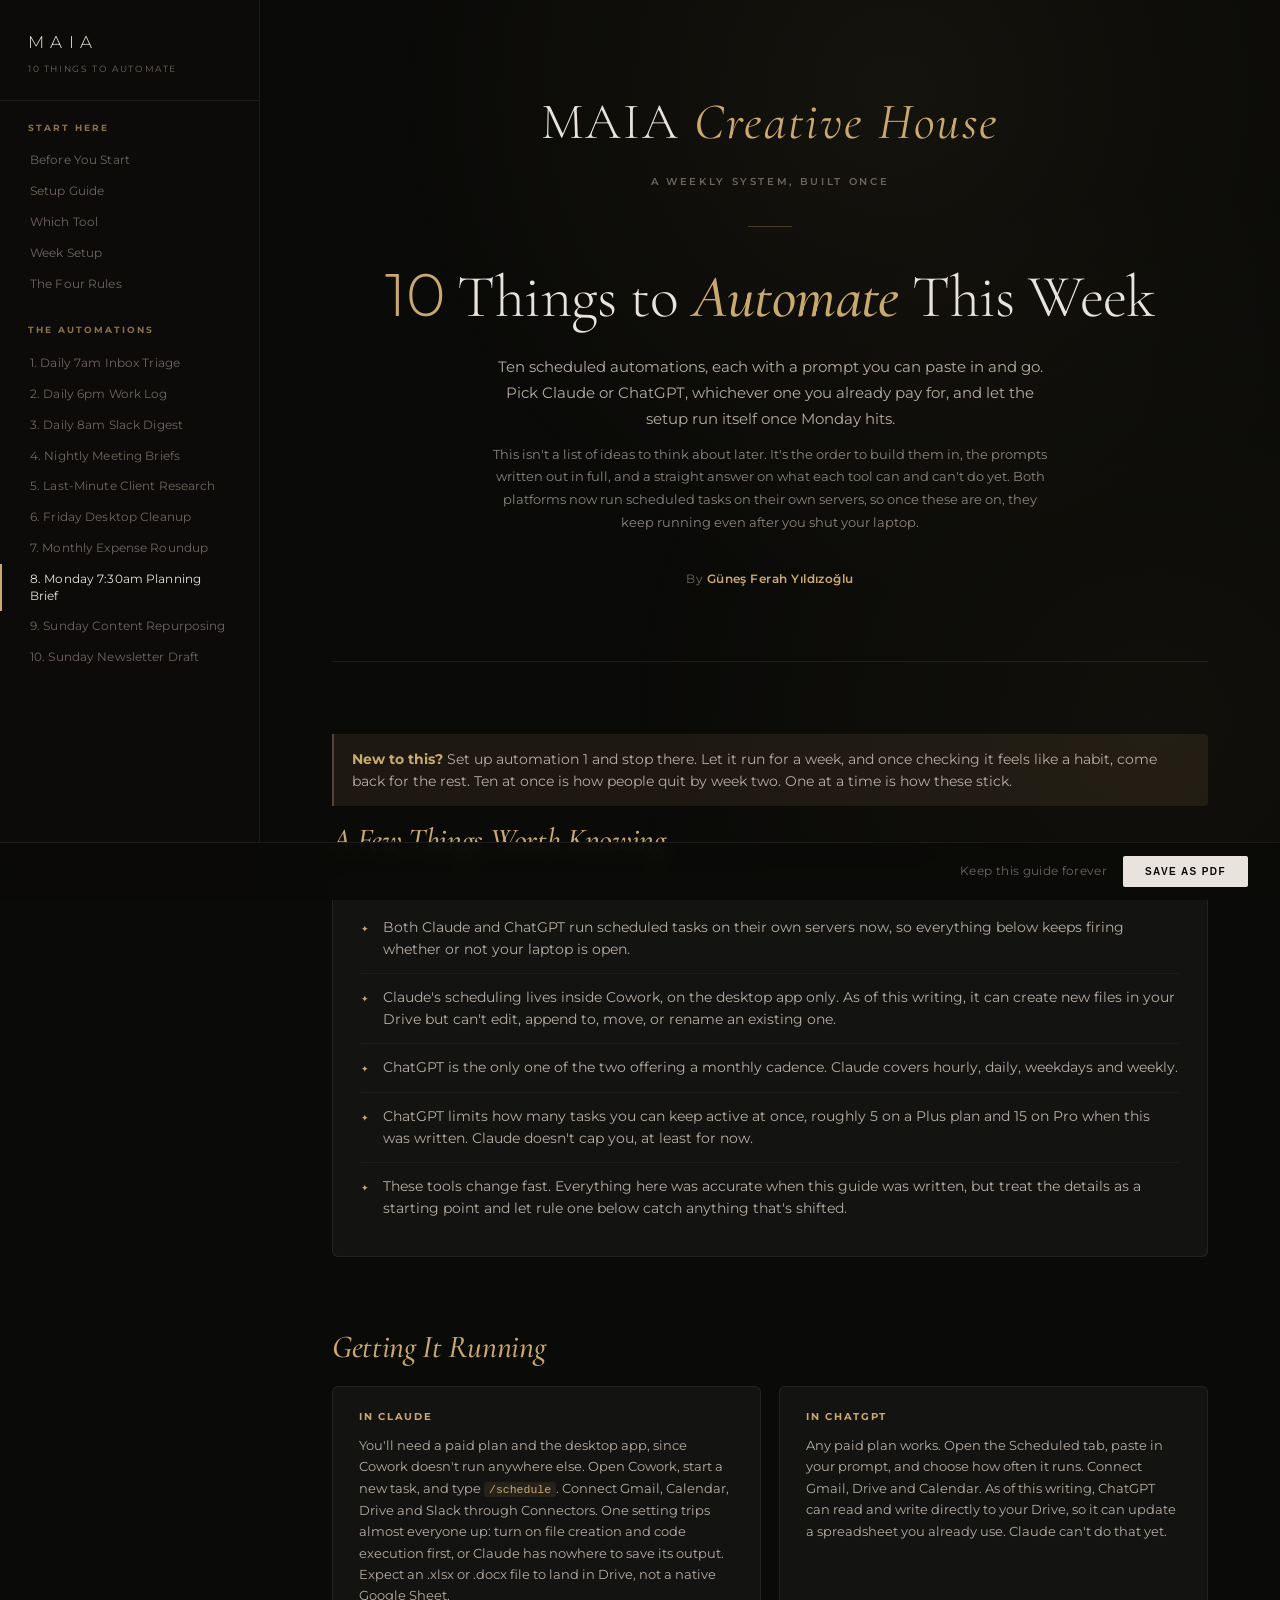
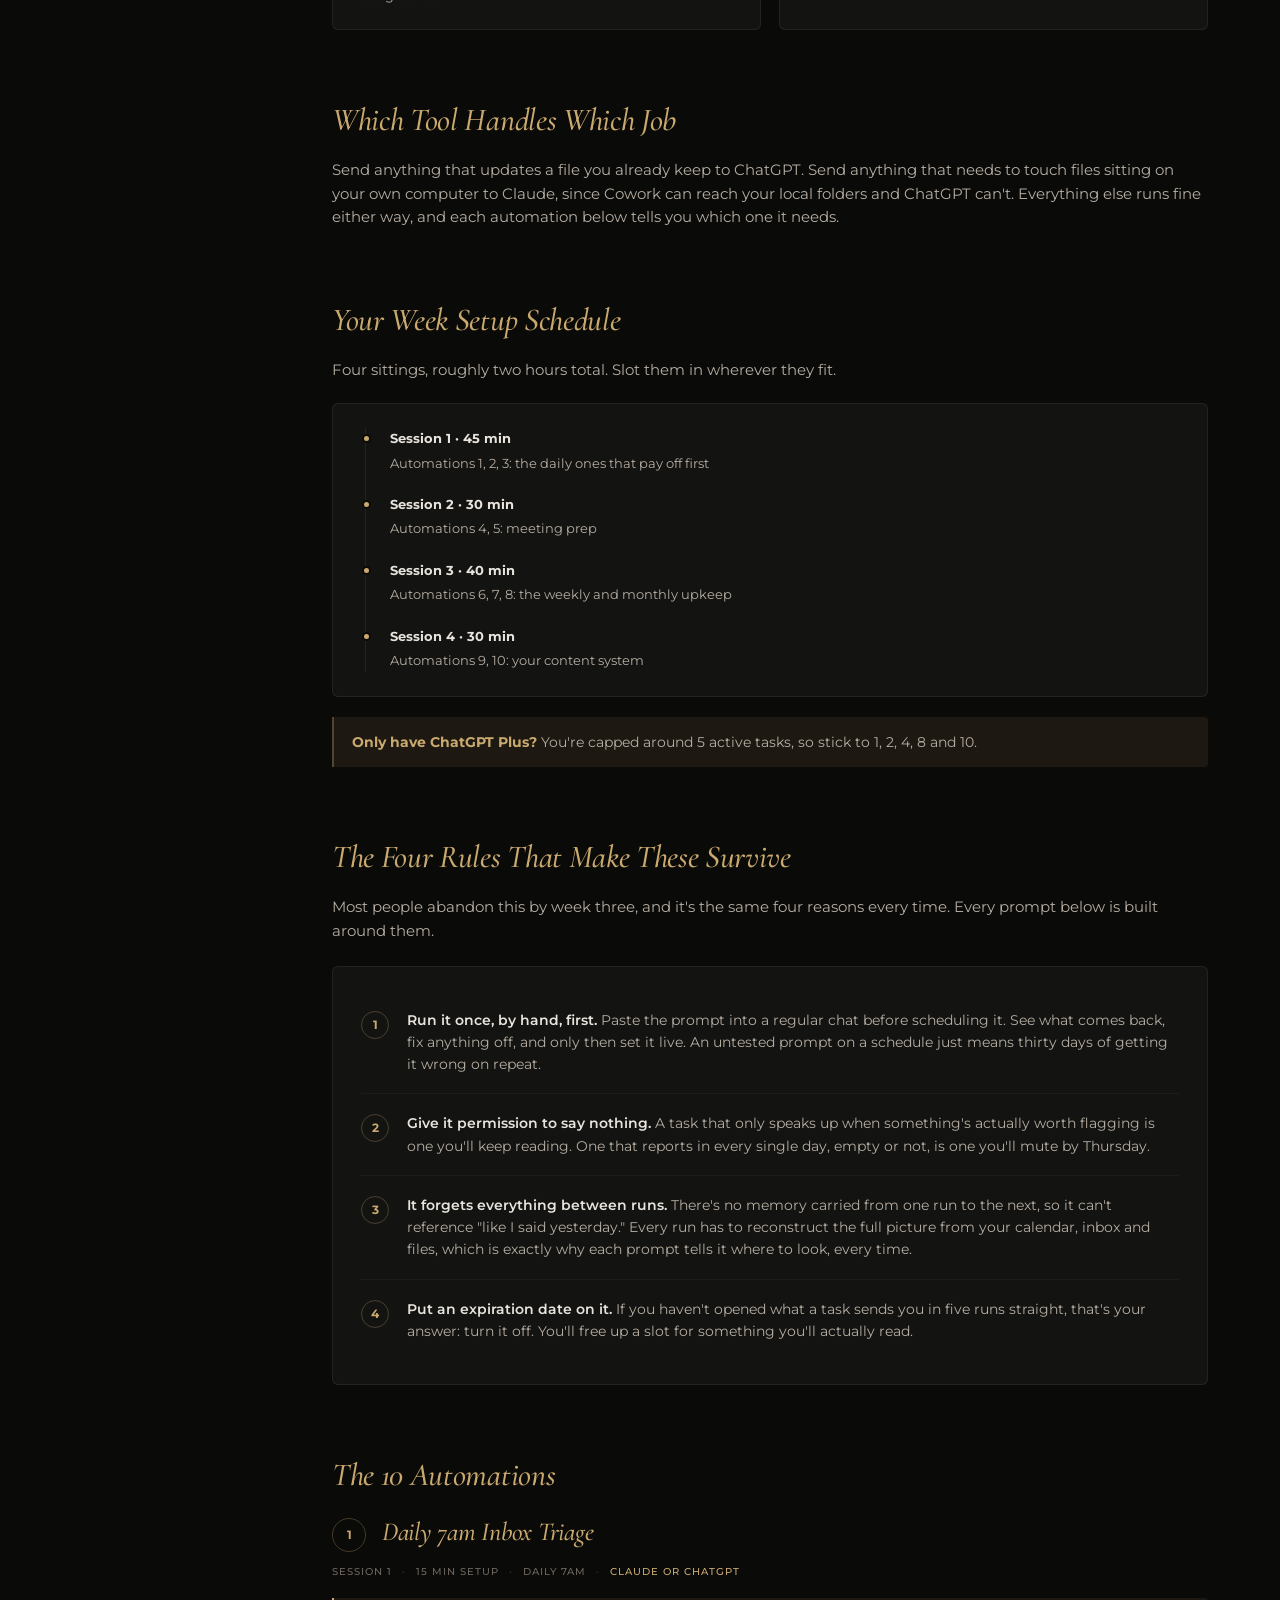
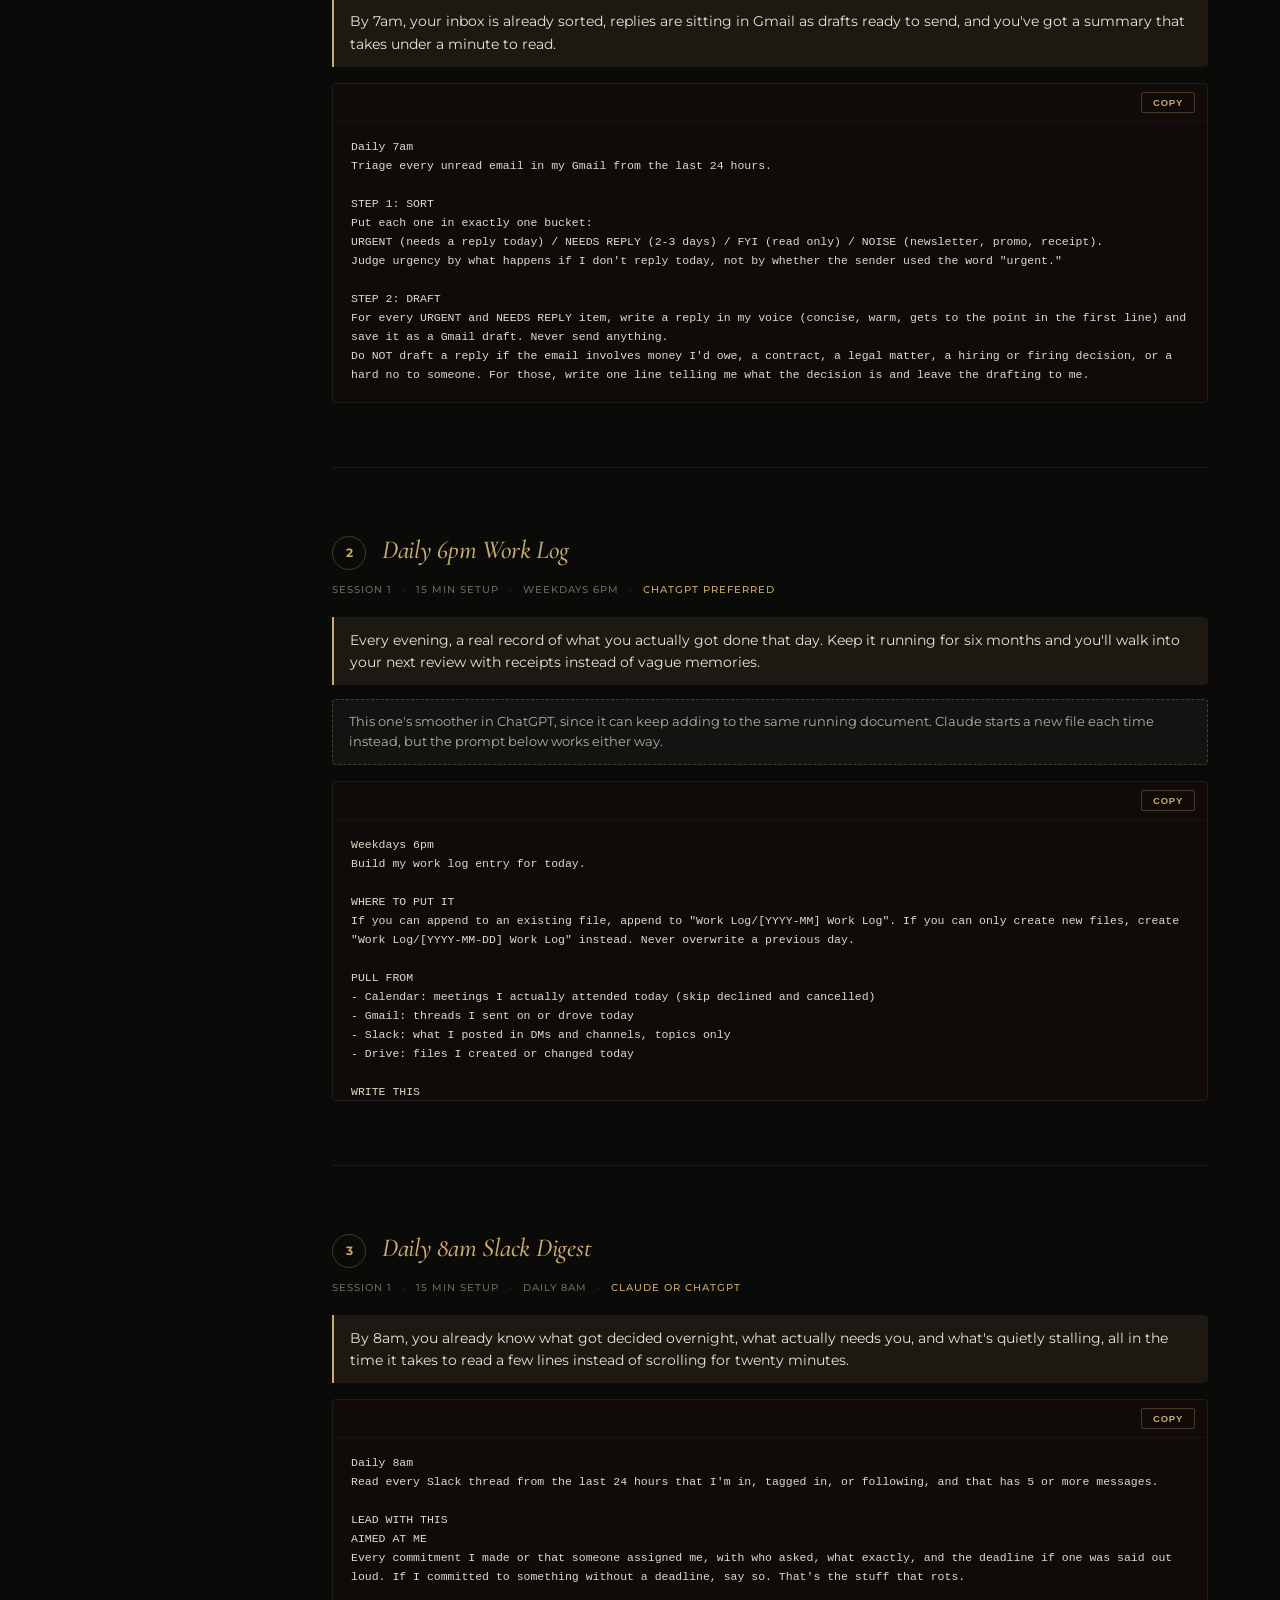
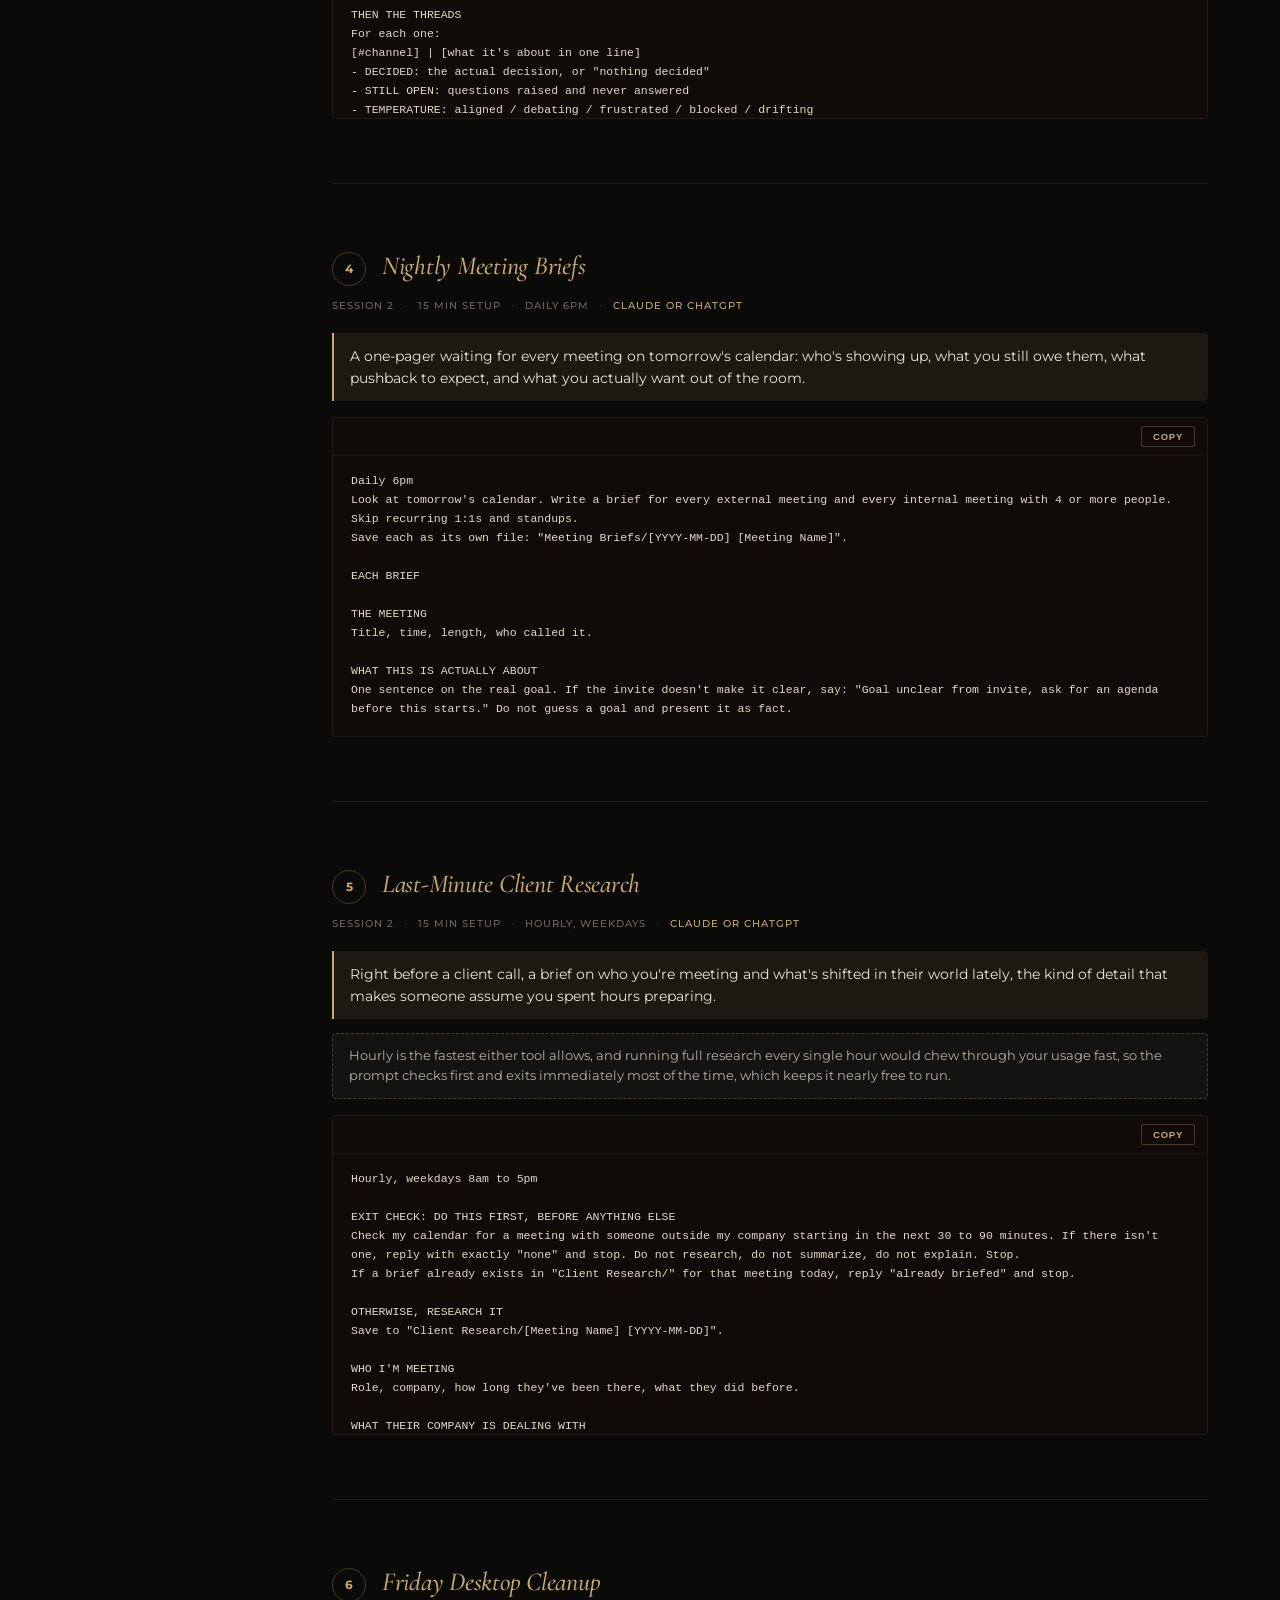
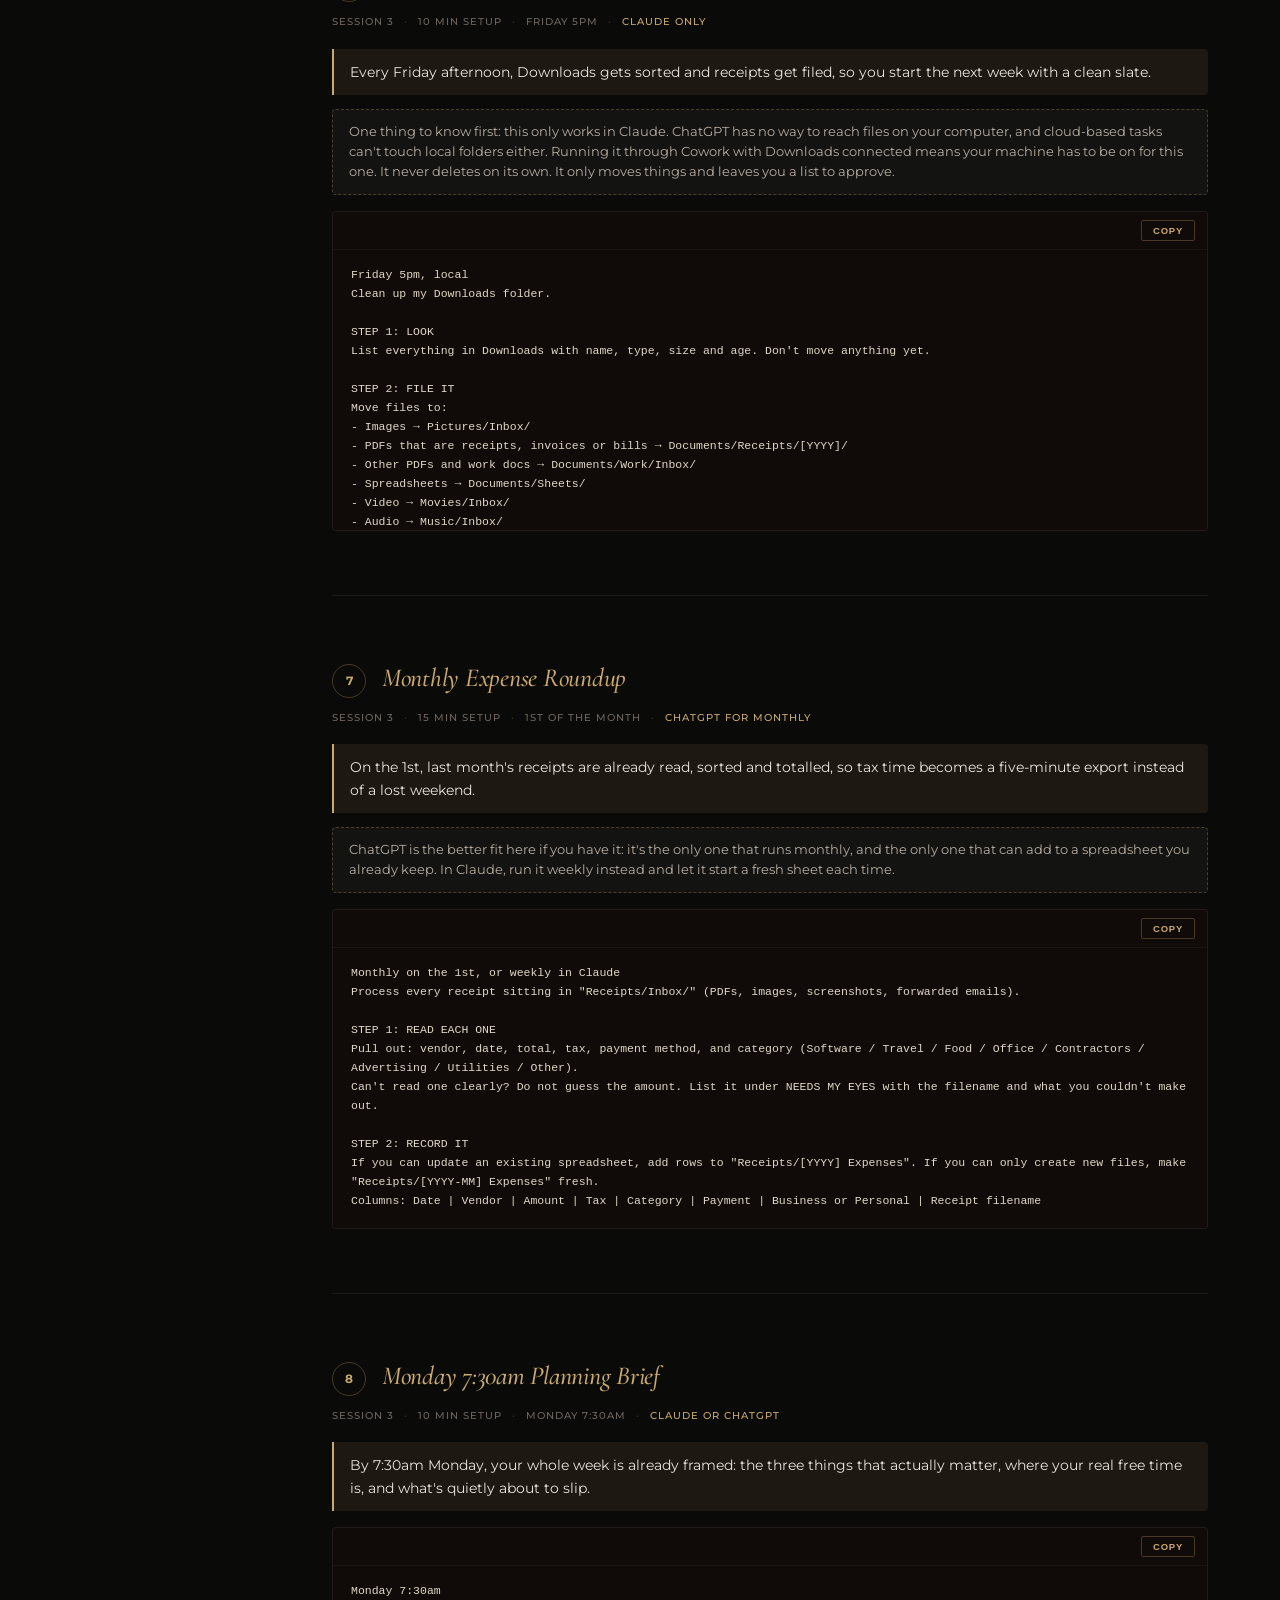
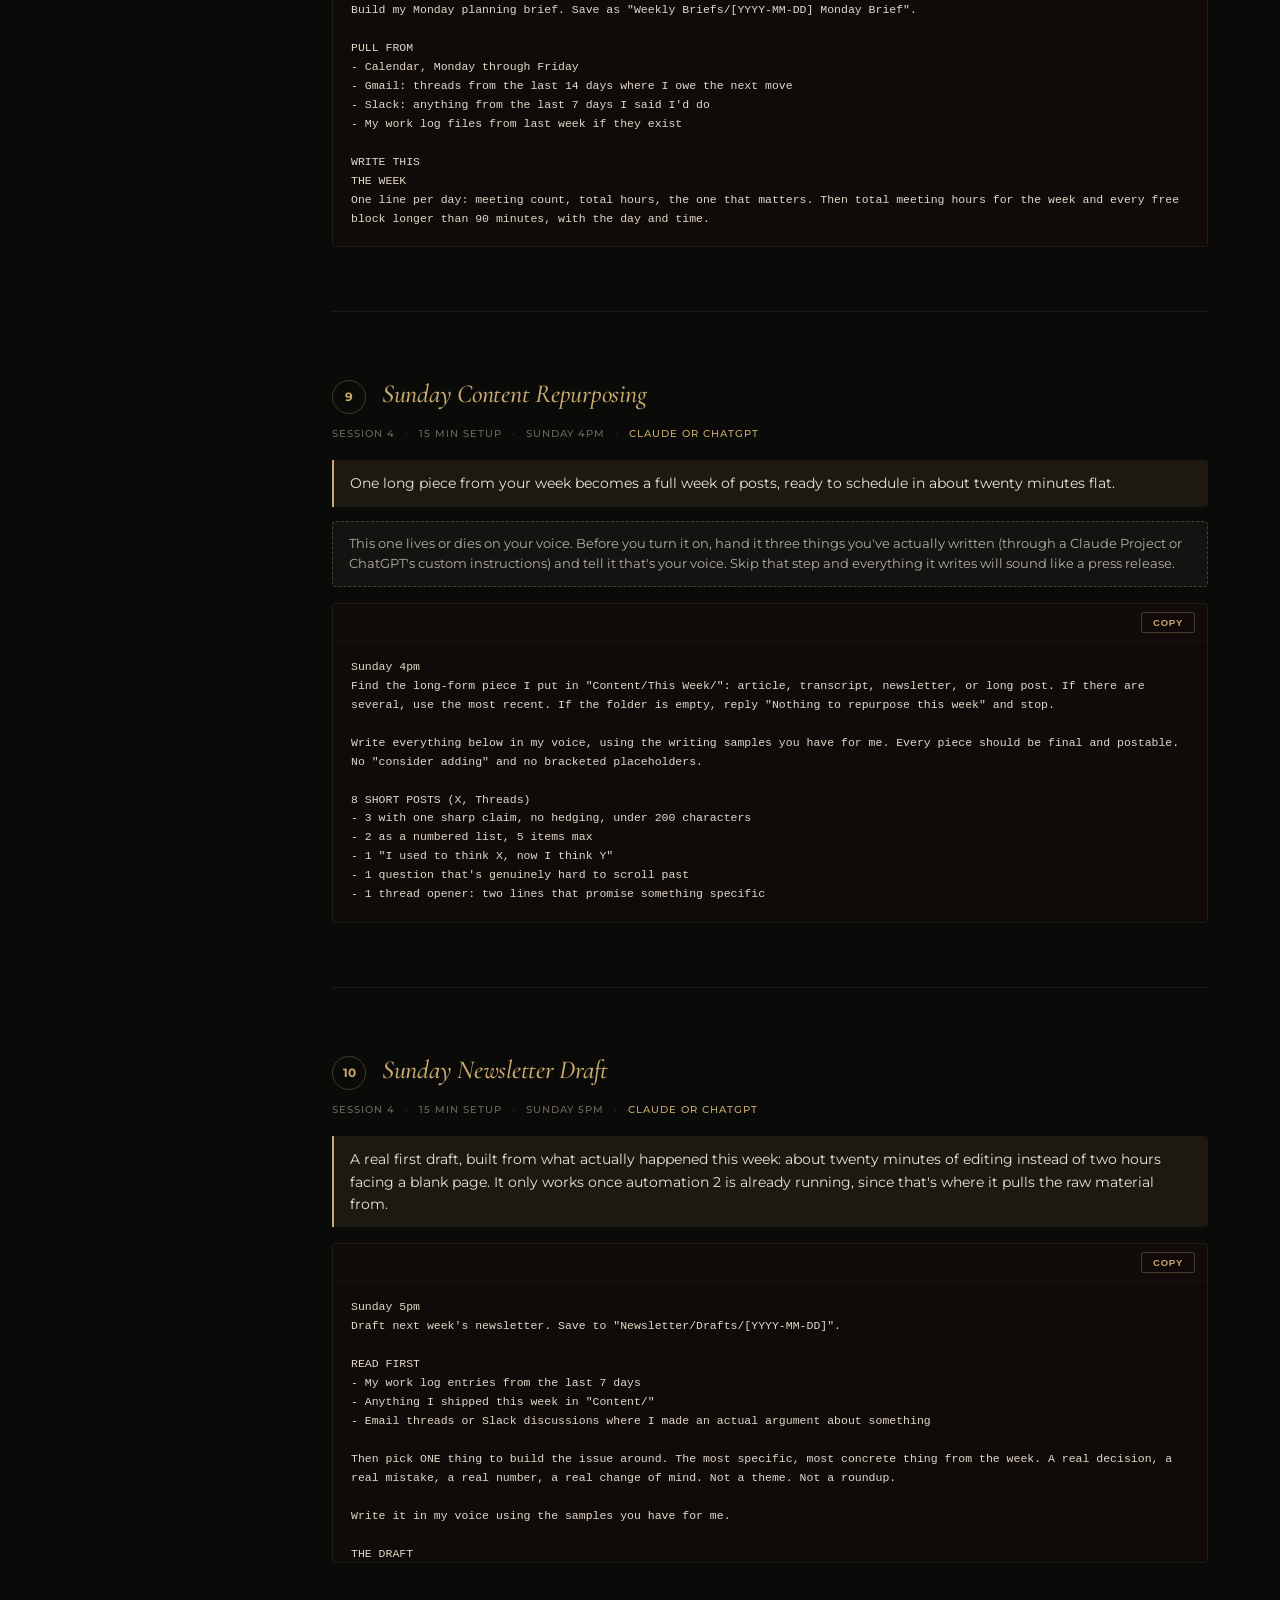
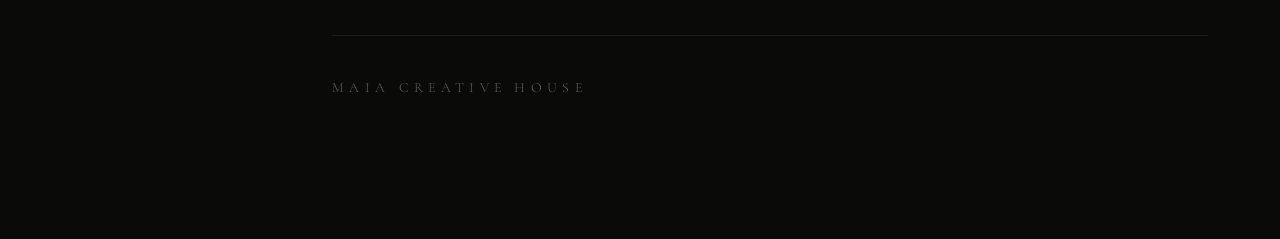
==== automation-stack.html @ f68880d7 "Add The Weekly Automation Stack free guide with email-gated download" ====
<!DOCTYPE html>
<html lang="en">
<head>
<meta charset="UTF-8">
<meta name="viewport" content="width=device-width, initial-scale=1.0">
<title>10 Things to Automate This Week · MAIA Creative House</title>
<link rel="preconnect" href="https://fonts.googleapis.com">
<link rel="preconnect" href="https://fonts.gstatic.com" crossorigin>
<link href="https://fonts.googleapis.com/css2?family=Cormorant+Garamond:ital,wght@0,300;0,500;0,600;1,300;1,400;1,500&family=Montserrat:wght@300;400;500;600;700;800&display=swap" rel="stylesheet">
<style>
:root{
  --bg:#0a0a08;
  --sb-bg:#0d0b09;
  --paper:rgba(255,255,255,.04);
  --line:rgba(255,255,255,.07);
  --ink:#e8e4dd;
  --ink-soft:#b6ada2;
  --ink-faint:#6e665e;
  --gold:#c9a96e;
  --gold-soft:rgba(201,169,110,.10);
  --gold-line:rgba(201,169,110,.30);
  --mono-bg:#100a08;
  --mono-ink:#e0d8c8;
  --good:#8ec19a;
}

*,*::before,*::after{box-sizing:border-box;}
html{scroll-behavior:smooth;}

body{
  margin:0;
  font-family:'Montserrat',-apple-system,BlinkMacSystemFont,'Segoe UI',Roboto,Helvetica,Arial,sans-serif;
  background:var(--bg);
  color:var(--ink);
  line-height:1.65;
  position:relative;
}

body::before{
  content:"";
  position:fixed;
  inset:0;
  z-index:-1;
  background:
    radial-gradient(circle at 70% 10%, rgba(201,169,110,.06), transparent 42%),
    radial-gradient(circle at 90% 80%, rgba(201,169,110,.04), transparent 40%);
  pointer-events:none;
}

/* ── SIDEBAR ───────────────────────────────────────────── */
.sidebar{
  position:fixed;
  top:0;left:0;
  width:260px;
  height:100vh;
  background:var(--sb-bg);
  border-right:1px solid var(--line);
  overflow-y:auto;
  z-index:100;
  scrollbar-width:none;
}
.sidebar::-webkit-scrollbar{display:none;}

.sb-brand{
  padding:28px 28px 24px;
  border-bottom:1px solid var(--line);
}
.sb-brand .mark{
  font-family:'Montserrat',sans-serif;
  font-weight:300;
  font-size:17px;
  letter-spacing:.38em;
  text-transform:uppercase;
  color:var(--ink);
}
.sb-brand .sub{
  font-size:9px;
  letter-spacing:.18em;
  text-transform:uppercase;
  color:var(--ink-faint);
  margin-top:6px;
  line-height:1.5;
}

.nav-group{padding:20px 0 4px;}
.nav-group-label{
  padding:0 28px 10px;
  font-size:9px;
  font-weight:700;
  letter-spacing:.22em;
  text-transform:uppercase;
  color:var(--gold);
  opacity:.65;
}
.nav-link{
  display:block;
  padding:7px 28px;
  font-size:12px;
  color:var(--ink-faint);
  text-decoration:none;
  border-left:2px solid transparent;
  transition:all .15s ease;
  letter-spacing:.01em;
  line-height:1.4;
}
.nav-link:hover{color:var(--ink-soft);border-left-color:rgba(201,169,110,.2);}
.nav-link.active{color:var(--ink);border-left-color:var(--gold);}

/* ── MAIN CONTENT ──────────────────────────────────────── */
.content{
  margin-left:260px;
  padding:0 72px 120px;
  max-width:1060px;
}

/* ── HERO ──────────────────────────────────────────────── */
.hero{
  padding:80px 0 72px;
  border-bottom:1px solid var(--line);
  margin-bottom:72px;
  text-align:center;
}
.hero-brand{
  font-family:'Cormorant Garamond',serif;
  font-weight:300;
  font-size:clamp(34px,4vw,52px);
  letter-spacing:.04em;
  color:var(--ink);
  margin-bottom:10px;
}
.hero-brand em{
  font-style:italic;
  font-weight:400;
  color:var(--gold);
}
.hero-kicker{
  font-size:9.5px;
  font-weight:600;
  letter-spacing:.28em;
  text-transform:uppercase;
  color:var(--ink-faint);
  margin-bottom:36px;
}
.hero-rule{
  width:44px;
  height:1px;
  background:var(--gold-line);
  margin:0 auto 36px;
}
.hero-title{
  font-family:'Cormorant Garamond',serif;
  font-weight:300;
  font-size:clamp(36px,5vw,60px);
  line-height:1.08;
  margin:0 0 24px;
  color:var(--ink);
  letter-spacing:-.01em;
}
.hero-title .num{
  font-family:'Montserrat',sans-serif;
  font-weight:300;
  color:var(--gold);
}
.hero-title em{
  font-style:italic;
  font-weight:500;
  color:var(--gold);
}
.hero-lede{
  font-size:15px;
  color:var(--ink-soft);
  max-width:560px;
  margin:0 auto 10px;
  line-height:1.75;
}
.byline{
  margin-top:36px;
  font-size:11.5px;
  letter-spacing:.04em;
  color:var(--ink-faint);
}
.byline b{color:var(--gold);font-weight:600;}

/* sec-label removed */

/* ── SECTIONS ──────────────────────────────────────────── */
section.block{
  margin-bottom:72px;
  scroll-margin-top:32px;
}

h2.sh{
  font-family:'Cormorant Garamond',serif;
  font-weight:500;
  font-style:italic;
  font-size:clamp(24px,2.8vw,32px);
  line-height:1.15;
  color:var(--gold);
  margin:0 0 20px;
  letter-spacing:-.01em;
}

p{color:var(--ink-soft);font-size:14.5px;margin:0 0 14px;}
p:last-child{margin-bottom:0;}

/* ── CONTENT BOX ───────────────────────────────────────── */
.content-box{
  background:var(--paper);
  border:1px solid var(--line);
  border-radius:6px;
  padding:24px 28px;
  margin-bottom:20px;
}

/* fine list */
.fine-list{margin:0;padding:0;list-style:none;}
.fine-list li{
  padding:13px 0;
  border-bottom:1px solid rgba(255,255,255,.04);
  font-size:13.5px;
  color:var(--ink-soft);
  display:flex;
  gap:14px;
  align-items:flex-start;
  line-height:1.6;
}
.fine-list li:last-child{border-bottom:none;}
.fine-list li::before{
  content:"✦";
  color:var(--gold);
  font-size:9px;
  flex:0 0 auto;
  margin-top:5px;
}

/* grid */
.grid2{display:grid;grid-template-columns:1fr 1fr;gap:18px;margin-bottom:20px;}
@media(max-width:680px){.grid2{grid-template-columns:1fr;}}

.card{
  background:var(--paper);
  border:1px solid var(--line);
  border-radius:6px;
  padding:22px 26px;
}
.card h4{
  margin:0 0 10px;
  font-size:9.5px;
  font-weight:700;
  letter-spacing:.18em;
  text-transform:uppercase;
  color:var(--gold);
}
.card p{font-size:13px;margin:0;}
.card code{
  background:var(--gold-soft);
  color:var(--gold);
  padding:1px 5px;
  border-radius:3px;
  font-size:11.5px;
}

.callout{
  background:var(--gold-soft);
  border-left:2px solid var(--gold-line);
  border-radius:0 4px 4px 0;
  padding:14px 18px;
  font-size:13.5px;
  color:var(--ink-soft);
  margin-bottom:16px;
}
.callout b{color:var(--gold);}

/* timeline */
.timeline{
  border-left:1px solid var(--line);
  padding-left:24px;
  margin-left:4px;
}
.tl-item{position:relative;padding-bottom:20px;}
.tl-item:last-child{padding-bottom:0;}
.tl-item::before{
  content:"";
  position:absolute;left:-28px;top:6px;
  width:9px;height:9px;border-radius:50%;
  background:var(--gold);
  border:2px solid var(--sb-bg);
}
.tl-item .tl-time{font-weight:700;font-size:13px;color:var(--ink);}
.tl-item .tl-desc{font-size:13px;color:var(--ink-soft);margin-top:3px;}

/* rules */
.rules-wrap{margin:0;}
.rule{
  display:flex;
  gap:18px;
  padding:18px 0;
  border-bottom:1px solid rgba(255,255,255,.04);
}
.rule:last-child{border-bottom:none;}
.rule .rn{
  flex:0 0 auto;
  width:28px;height:28px;
  border-radius:50%;
  border:1px solid var(--gold-line);
  color:var(--gold);
  display:flex;align-items:center;justify-content:center;
  font-size:12px;font-weight:700;
  margin-top:2px;
}
.rule p{margin:0;font-size:13.5px;line-height:1.65;}
.rule b{color:var(--ink);font-weight:600;}

/* ── AUTOMATION CARDS ──────────────────────────────────── */
.auto-card{
  scroll-margin-top:32px;
  margin-bottom:64px;
  padding-bottom:64px;
  border-bottom:1px solid var(--line);
}
.auto-card:last-child{border-bottom:none;margin-bottom:0;padding-bottom:0;}

.auto-head{
  display:flex;
  align-items:flex-start;
  gap:16px;
  margin-bottom:12px;
}
.auto-index{
  flex:0 0 auto;
  width:34px;height:34px;
  border-radius:50%;
  border:1px solid var(--gold-line);
  color:var(--gold);
  display:flex;align-items:center;justify-content:center;
  font-size:12px;font-weight:700;
  margin-top:4px;
}
.auto-head h3{
  margin:2px 0 0;
  font-family:'Cormorant Garamond',serif;
  font-weight:500;
  font-style:italic;
  font-size:clamp(20px,2.2vw,26px);
  letter-spacing:-.01em;
  color:var(--gold);
  line-height:1.2;
}

.tags{display:flex;flex-wrap:wrap;gap:0;margin:12px 0 18px;}
.tag{
  font-size:10px;font-weight:500;
  letter-spacing:.1em;
  text-transform:uppercase;
  color:var(--ink-faint);
}
.tag+.tag::before{content:"·";margin:0 10px;color:var(--gold-line);}
.tag.tool{color:var(--gold);}

.lands{
  font-size:13.5px;
  color:var(--ink);
  background:var(--gold-soft);
  border-left:2px solid var(--gold);
  padding:12px 16px;
  border-radius:0 4px 4px 0;
  margin-bottom:14px;
  line-height:1.65;
}

.note{
  font-size:12.5px;
  color:var(--ink-soft);
  background:var(--paper);
  border:1px dashed var(--gold-line);
  border-radius:4px;
  padding:12px 16px;
  margin-bottom:14px;
  line-height:1.6;
}

.prompt-wrap{
  margin-top:16px;
  background:var(--mono-bg);
  border:1px solid var(--line);
  border-radius:4px;
  overflow:hidden;
}
.prompt-label{
  display:flex;
  justify-content:flex-end;
  align-items:center;
  padding:8px 12px;
  border-bottom:1px solid rgba(255,255,255,.04);
}
.copy-btn{
  font-size:9.5px;font-weight:600;
  letter-spacing:.08em;text-transform:uppercase;
  background:transparent;
  color:var(--gold);
  border:1px solid var(--gold-line);
  padding:4px 11px;
  border-radius:2px;
  cursor:pointer;
  transition:all .15s ease;
}
.copy-btn:hover{background:var(--gold);color:#1b0a0e;border-color:var(--gold);}
.copy-btn.copied{background:var(--good);border-color:var(--good);color:#12241a;}

pre.prompt{
  background:var(--mono-bg);
  color:var(--mono-ink);
  border:none;
  border-radius:0;
  padding:16px 18px;
  font-family:ui-monospace,SFMono-Regular,Menlo,Consolas,monospace;
  font-size:11.5px;
  line-height:1.65;
  white-space:pre-wrap;
  word-break:break-word;
  max-height:280px;
  overflow-y:auto;
  margin:0;
}
pre.prompt::-webkit-scrollbar{width:4px;}
pre.prompt::-webkit-scrollbar-thumb{background:rgba(255,255,255,.08);border-radius:4px;}

/* ── FOOTER ────────────────────────────────────────────── */
footer{
  padding:40px 0 20px;
  border-top:1px solid var(--line);
  margin-top:40px;
}
.footer-mark{
  font-family:'Cormorant Garamond',serif;
  font-weight:300;
  font-size:14px;
  letter-spacing:.38em;
  text-transform:uppercase;
  color:var(--ink);
  opacity:.4;
}

/* ── BOTTOM BAR ────────────────────────────────────────── */
.bottom-bar{
  position:fixed;
  bottom:0;left:0;right:0;
  background:rgba(10,10,8,.92);
  backdrop-filter:blur(8px);
  -webkit-backdrop-filter:blur(8px);
  border-top:1px solid var(--line);
  padding:13px 32px;
  display:flex;
  align-items:center;
  justify-content:flex-end;
  gap:16px;
  z-index:200;
}
.bottom-bar span{
  font-size:11.5px;
  color:var(--ink-faint);
  letter-spacing:.03em;
}
.save-btn{
  font-size:10px;
  font-weight:700;
  letter-spacing:.14em;
  text-transform:uppercase;
  background:var(--ink);
  color:var(--bg);
  border:none;
  padding:10px 22px;
  border-radius:2px;
  cursor:pointer;
  transition:background .15s ease;
}
.save-btn:hover{background:var(--gold);}

/* ── RESPONSIVE ────────────────────────────────────────── */
@media(max-width:860px){
  .sidebar{display:none;}
  .content{margin-left:0;padding:0 24px 100px;}
  .hero{padding:60px 0 56px;}
}

/* ── PRINT ─────────────────────────────────────────────── */
@media print{
  .sidebar,.bottom-bar,.copy-btn{display:none;}
  .content{margin-left:0;padding:0 32px 40px;}
  pre.prompt{max-height:none;overflow:visible;}
  .auto-card{break-inside:avoid;}
  body::before{display:none;}
}
</style>
</head>
<body>

<!-- ── SIDEBAR ── -->
<aside class="sidebar" id="sidebar">
  <div class="sb-brand">
    <div class="mark">MAIA</div>
    <div class="sub">10 Things to Automate</div>
  </div>
  <nav>
    <div class="nav-group">
      <div class="nav-group-label">Start Here</div>
      <a href="#before-you-start" class="nav-link">Before You Start</a>
      <a href="#setup" class="nav-link">Setup Guide</a>
      <a href="#which-tool" class="nav-link">Which Tool</a>
      <a href="#schedule" class="nav-link">Week Setup</a>
      <a href="#rules" class="nav-link">The Four Rules</a>
    </div>
    <div class="nav-group">
      <div class="nav-group-label">The Automations</div>
      <div id="nav-autos"></div>
    </div>
  </nav>
</aside>

<!-- ── CONTENT ── -->
<div class="content">

  <header class="hero">
    <div class="hero-brand">MAIA <em>Creative House</em></div>
    <div class="hero-kicker">A Weekly System, Built Once</div>
    <div class="hero-rule"></div>
    <h1 class="hero-title"><span class="num">10</span> Things to <em>Automate</em> This Week</h1>
    <p class="hero-lede">Ten scheduled automations, each with a prompt you can paste in and go. Pick Claude or ChatGPT, whichever one you already pay for, and let the setup run itself once Monday hits.</p>
    <p class="hero-lede" style="font-size:13px;opacity:.75;">This isn't a list of ideas to think about later. It's the order to build them in, the prompts written out in full, and a straight answer on what each tool can and can't do yet. Both platforms now run scheduled tasks on their own servers, so once these are on, they keep running even after you shut your laptop.</p>
    <div class="byline">By <b>Güneş Ferah Yıldızoğlu</b></div>
  </header>

  <main>

    <div class="callout"><b>New to this?</b> Set up automation 1 and stop there. Let it run for a week, and once checking it feels like a habit, come back for the rest. Ten at once is how people quit by week two. One at a time is how these stick.</div>

    <section class="block" id="before-you-start">
<h2 class="sh">A Few Things Worth Knowing</h2>
      <div class="content-box">
        <ul class="fine-list">
          <li>Both Claude and ChatGPT run scheduled tasks on their own servers now, so everything below keeps firing whether or not your laptop is open.</li>
          <li>Claude's scheduling lives inside Cowork, on the desktop app only. As of this writing, it can create new files in your Drive but can't edit, append to, move, or rename an existing one.</li>
          <li>ChatGPT is the only one of the two offering a monthly cadence. Claude covers hourly, daily, weekdays and weekly.</li>
          <li>ChatGPT limits how many tasks you can keep active at once, roughly 5 on a Plus plan and 15 on Pro when this was written. Claude doesn't cap you, at least for now.</li>
          <li>These tools change fast. Everything here was accurate when this guide was written, but treat the details as a starting point and let rule one below catch anything that's shifted.</li>
        </ul>
      </div>
    </section>

    <section class="block" id="setup">
<h2 class="sh">Getting It Running</h2>
      <div class="grid2">
        <div class="card">
          <h4>In Claude</h4>
          <p>You'll need a paid plan and the desktop app, since Cowork doesn't run anywhere else. Open Cowork, start a new task, and type <code>/schedule</code>. Connect Gmail, Calendar, Drive and Slack through Connectors. One setting trips almost everyone up: turn on file creation and code execution first, or Claude has nowhere to save its output. Expect an .xlsx or .docx file to land in Drive, not a native Google Sheet.</p>
        </div>
        <div class="card">
          <h4>In ChatGPT</h4>
          <p>Any paid plan works. Open the Scheduled tab, paste in your prompt, and choose how often it runs. Connect Gmail, Drive and Calendar. As of this writing, ChatGPT can read and write directly to your Drive, so it can update a spreadsheet you already use. Claude can't do that yet.</p>
        </div>
      </div>
    </section>

    <section class="block" id="which-tool">
<h2 class="sh">Which Tool Handles Which Job</h2>
      <p>Send anything that updates a file you already keep to ChatGPT. Send anything that needs to touch files sitting on your own computer to Claude, since Cowork can reach your local folders and ChatGPT can't. Everything else runs fine either way, and each automation below tells you which one it needs.</p>
    </section>

    <section class="block" id="schedule">
<h2 class="sh">Your Week Setup Schedule</h2>
      <p style="margin-bottom:20px;">Four sittings, roughly two hours total. Slot them in wherever they fit.</p>
      <div class="content-box">
        <div class="timeline">
          <div class="tl-item"><div class="tl-time">Session 1 · 45 min</div><div class="tl-desc">Automations 1, 2, 3: the daily ones that pay off first</div></div>
          <div class="tl-item"><div class="tl-time">Session 2 · 30 min</div><div class="tl-desc">Automations 4, 5: meeting prep</div></div>
          <div class="tl-item"><div class="tl-time">Session 3 · 40 min</div><div class="tl-desc">Automations 6, 7, 8: the weekly and monthly upkeep</div></div>
          <div class="tl-item"><div class="tl-time">Session 4 · 30 min</div><div class="tl-desc">Automations 9, 10: your content system</div></div>
        </div>
      </div>
      <div class="callout" style="margin-top:16px;"><b>Only have ChatGPT Plus?</b> You're capped around 5 active tasks, so stick to 1, 2, 4, 8 and 10.</div>
    </section>

    <section class="block" id="rules">
<h2 class="sh">The Four Rules That Make These Survive</h2>
      <p style="margin-bottom:22px;">Most people abandon this by week three, and it's the same four reasons every time. Every prompt below is built around them.</p>
      <div class="content-box">
        <div class="rules-wrap">
          <div class="rule"><div class="rn">1</div><p><b>Run it once, by hand, first.</b> Paste the prompt into a regular chat before scheduling it. See what comes back, fix anything off, and only then set it live. An untested prompt on a schedule just means thirty days of getting it wrong on repeat.</p></div>
          <div class="rule"><div class="rn">2</div><p><b>Give it permission to say nothing.</b> A task that only speaks up when something's actually worth flagging is one you'll keep reading. One that reports in every single day, empty or not, is one you'll mute by Thursday.</p></div>
          <div class="rule"><div class="rn">3</div><p><b>It forgets everything between runs.</b> There's no memory carried from one run to the next, so it can't reference "like I said yesterday." Every run has to reconstruct the full picture from your calendar, inbox and files, which is exactly why each prompt tells it where to look, every time.</p></div>
          <div class="rule"><div class="rn">4</div><p><b>Put an expiration date on it.</b> If you haven't opened what a task sends you in five runs straight, that's your answer: turn it off. You'll free up a slot for something you'll actually read.</p></div>
        </div>
      </div>
    </section>

    <section class="block" id="automations">
<h2 class="sh">The 10 Automations</h2>
      <div id="auto-list"></div>
    </section>

  </main>

  <footer>
    <div class="footer-mark">Maia Creative House</div>
  </footer>

</div>

<!-- ── BOTTOM BAR ── -->
<div class="bottom-bar">
  <span>Keep this guide forever</span>
  <button class="save-btn" onclick="window.print()">Save as PDF</button>
</div>

<script>
function escapeHtml(str){
  return str.replace(/&/g,'&amp;').replace(/</g,'&lt;').replace(/>/g,'&gt;');
}

const AUTOMATIONS = [
{
  id:1,
  title:"Daily 7am Inbox Triage",
  day:"Session 1", setup:"15 min setup", cadence:"Daily 7am", tool:"Claude or ChatGPT",
  lands:"By 7am, your inbox is already sorted, replies are sitting in Gmail as drafts ready to send, and you've got a summary that takes under a minute to read.",
  prompt:`Daily 7am
Triage every unread email in my Gmail from the last 24 hours.

STEP 1: SORT
Put each one in exactly one bucket:
URGENT (needs a reply today) / NEEDS REPLY (2-3 days) / FYI (read only) / NOISE (newsletter, promo, receipt).
Judge urgency by what happens if I don't reply today, not by whether the sender used the word "urgent."

STEP 2: DRAFT
For every URGENT and NEEDS REPLY item, write a reply in my voice (concise, warm, gets to the point in the first line) and save it as a Gmail draft. Never send anything.
Do NOT draft a reply if the email involves money I'd owe, a contract, a legal matter, a hiring or firing decision, or a hard no to someone. For those, write one line telling me what the decision is and leave the drafting to me.

STEP 3: REPORT
Give me this, and keep the whole thing readable in 60 seconds:

URGENT TODAY
- [Sender] | [subject] | [why it's actually urgent] | draft ready: yes/no

NEEDS REPLY
- [Sender] | [subject] | draft ready: yes/no

WAITING ON ME
Threads where I'm the bottleneck, oldest first, with how many days it's been. This section matters more than the rest.

BY THE NUMBERS
Total unread, urgent, needs reply, noise.

RULES
- If nothing is urgent and nothing needs a reply, respond with only: "Inbox is clear. [X] items of noise." Nothing else.
- Never invent context you don't have. If you can't tell why something matters, say "unclear, flagging."
- Before you deliver, reread your URGENT list and remove anything that would still be fine if I got to it tomorrow. Be strict. A list of eight urgent things is a list of zero urgent things.`
},
{
  id:2,
  title:"Daily 6pm Work Log",
  day:"Session 1", setup:"15 min setup", cadence:"Weekdays 6pm", tool:"ChatGPT preferred",
  lands:"Every evening, a real record of what you actually got done that day. Keep it running for six months and you'll walk into your next review with receipts instead of vague memories.",
  note:"This one's smoother in ChatGPT, since it can keep adding to the same running document. Claude starts a new file each time instead, but the prompt below works either way.",
  prompt:`Weekdays 6pm
Build my work log entry for today.

WHERE TO PUT IT
If you can append to an existing file, append to "Work Log/[YYYY-MM] Work Log". If you can only create new files, create "Work Log/[YYYY-MM-DD] Work Log" instead. Never overwrite a previous day.

PULL FROM
- Calendar: meetings I actually attended today (skip declined and cancelled)
- Gmail: threads I sent on or drove today
- Slack: what I posted in DMs and channels, topics only
- Drive: files I created or changed today

WRITE THIS
[YYYY-MM-DD] · [Day]

WHAT I SHIPPED
3 to 5 bullets. Specific, past tense, with the thing named. "Sent the Q3 proposal to Acme" not "worked on Acme stuff." If you can't name the deliverable, it doesn't go in this section.

WHERE MY TIME WENT
Meeting hours vs focused work hours vs reactive time. One line. Don't editorialize.

STILL IN PROGRESS
Half-finished things still on my plate.

BLOCKED, AND ON WHO
Only things where someone else owes me something. Name them and how long it's been.

TOMORROW'S TOP 3
The three things to attack first. Be opinionated, don't just list what's on the calendar.

WORTH REMEMBERING
One decision, quote, insight or moment from today. The thing I'd want when I write my year in review. Skip it if today genuinely didn't have one.

RULES
- Quiet day, short entry. Do not pad. A three-line entry is a correct entry on a quiet day.
- Never invent an accomplishment. If the data doesn't show it, it didn't happen.
- Before delivering, check every bullet in WHAT I SHIPPED against real evidence from calendar, email, Slack or Drive. Cut any bullet you can't point to a source for.`
},
{
  id:3,
  title:"Daily 8am Slack Digest",
  day:"Session 1", setup:"15 min setup", cadence:"Daily 8am", tool:"Claude or ChatGPT",
  lands:"By 8am, you already know what got decided overnight, what actually needs you, and what's quietly stalling, all in the time it takes to read a few lines instead of scrolling for twenty minutes.",
  prompt:`Daily 8am
Read every Slack thread from the last 24 hours that I'm in, tagged in, or following, and that has 5 or more messages.

LEAD WITH THIS
AIMED AT ME
Every commitment I made or that someone assigned me, with who asked, what exactly, and the deadline if one was said out loud. If I committed to something without a deadline, say so. That's the stuff that rots.

THEN THE THREADS
For each one:
[#channel] | [what it's about in one line]
- DECIDED: the actual decision, or "nothing decided"
- STILL OPEN: questions raised and never answered
- TEMPERATURE: aligned / debating / frustrated / blocked / drifting

THEN
ABOUT TO FALL THROUGH
Threads where someone asked a direct question two or more days ago and nobody answered, a deadline got mentioned and then dropped, or the same disagreement resurfaced without resolution. Name the thread and say what's rotting. Be specific.

SAFE TO IGNORE
One line listing threads I can skip entirely.

RULES
- If nothing needs me and nothing is rotting, respond with only: "Nothing needs you today." Do not write a digest just to have written one.
- Skip banter, reactions, GIFs and social threads entirely.
- Never guess at what someone meant. If a thread is ambiguous, say "ambiguous" and quote the line.
- Whole digest readable in 90 seconds. If it's longer, you included things that didn't matter.`
},
{
  id:4,
  title:"Nightly Meeting Briefs",
  day:"Session 2", setup:"15 min setup", cadence:"Daily 6pm", tool:"Claude or ChatGPT",
  lands:"A one-pager waiting for every meeting on tomorrow's calendar: who's showing up, what you still owe them, what pushback to expect, and what you actually want out of the room.",
  prompt:`Daily 6pm
Look at tomorrow's calendar. Write a brief for every external meeting and every internal meeting with 4 or more people. Skip recurring 1:1s and standups.
Save each as its own file: "Meeting Briefs/[YYYY-MM-DD] [Meeting Name]".

EACH BRIEF

THE MEETING
Title, time, length, who called it.

WHAT THIS IS ACTUALLY ABOUT
One sentence on the real goal. If the invite doesn't make it clear, say: "Goal unclear from invite, ask for an agenda before this starts." Do not guess a goal and present it as fact.

WHO'S IN THE ROOM
For each attendee other than me: name, role, company, and one line on what they probably want out of this. Use web search for external people. If you find nothing credible, write "no public info found". Never fill the gap with a plausible-sounding guess.

WHERE WE LEFT OFF
The most recent email thread with these people. What was discussed, what's still open, and specifically what I promised and haven't delivered. This section is the whole reason the brief exists, so dig.

THREE QUESTIONS WORTH ASKING
Specific to these people and this topic. Not "what are your goals." Questions that only make sense in this room.

WHAT THEY'LL PUSH BACK ON
Two or three likely objections, each with a one-line response. Base these on what they've actually said before where you can.

WHAT I WANT OUT OF IT
The outcome worth having. If you genuinely can't tell, leave it blank for me.

RULES
- If tomorrow has no qualifying meetings, respond with only: "No briefs needed tomorrow."
- More than four qualifying meetings? Brief the external ones properly and give the rest three lines each.
- Anything you inferred rather than found, mark it "(inferred)". I need to know which parts are real.
- One page each. If it doesn't change how I show up, cut it.`
},
{
  id:5,
  title:"Last-Minute Client Research",
  day:"Session 2", setup:"15 min setup", cadence:"Hourly, weekdays", tool:"Claude or ChatGPT",
  lands:"Right before a client call, a brief on who you're meeting and what's shifted in their world lately, the kind of detail that makes someone assume you spent hours preparing.",
  note:"Hourly is the fastest either tool allows, and running full research every single hour would chew through your usage fast, so the prompt checks first and exits immediately most of the time, which keeps it nearly free to run.",
  prompt:`Hourly, weekdays 8am to 5pm

EXIT CHECK: DO THIS FIRST, BEFORE ANYTHING ELSE
Check my calendar for a meeting with someone outside my company starting in the next 30 to 90 minutes. If there isn't one, reply with exactly "none" and stop. Do not research, do not summarize, do not explain. Stop.
If a brief already exists in "Client Research/" for that meeting today, reply "already briefed" and stop.

OTHERWISE, RESEARCH IT
Save to "Client Research/[Meeting Name] [YYYY-MM-DD]".

WHO I'M MEETING
Role, company, how long they've been there, what they did before.

WHAT THEIR COMPANY IS DEALING WITH
What the company does in one line, then anything real from the last 60 days: funding, launches, leadership changes, layoffs, a pivot, a bad quarter. Recent and specific only. "They're a leader in their space" is worthless, cut it.

WHAT THEY'RE PROBABLY WORRIED ABOUT
Given their role and what just happened at their company, what's actually on this person's mind this week?

OUR HISTORY
Every past email or doc with this person. What's open, what I promised, what they're still waiting on. If I owe them something, put it at the top in bold.

THE ONE QUESTION
A single question tied to something specific and recent in their world. It should be impossible to ask without having done the reading.

DON'T BRING UP
Anything sensitive given recent news. Layoffs, a public stumble, a departure.

RULES
- Every claim about them or their company needs a source link. No link, no claim.
- Found nothing? Write "no useful public information" and say so plainly. A short honest brief beats a padded one, and inventing a detail here is worse than showing up cold.
- Readable in two minutes standing up.`
},
{
  id:6,
  title:"Friday Desktop Cleanup",
  day:"Session 3", setup:"10 min setup", cadence:"Friday 5pm", tool:"Claude only",
  lands:"Every Friday afternoon, Downloads gets sorted and receipts get filed, so you start the next week with a clean slate.",
  note:"One thing to know first: this only works in Claude. ChatGPT has no way to reach files on your computer, and cloud-based tasks can't touch local folders either. Running it through Cowork with Downloads connected means your machine has to be on for this one. It never deletes on its own. It only moves things and leaves you a list to approve.",
  prompt:`Friday 5pm, local
Clean up my Downloads folder.

STEP 1: LOOK
List everything in Downloads with name, type, size and age. Don't move anything yet.

STEP 2: FILE IT
Move files to:
- Images → Pictures/Inbox/
- PDFs that are receipts, invoices or bills → Documents/Receipts/[YYYY]/
- Other PDFs and work docs → Documents/Work/Inbox/
- Spreadsheets → Documents/Sheets/
- Video → Movies/Inbox/
- Audio → Music/Inbox/
- Zips → Documents/Zips/
- Anything older than 60 days that didn't match above → Archive/Downloads-[YYYY-MM]/

STEP 3: PROPOSE, DON'T DELETE
Write a file called DELETE-CANDIDATES.md listing what I could safely remove and why:
- Installers (.dmg, .exe, .pkg) older than 14 days
- Screenshots older than 30 days
- Files that look like duplicates, same name or near-identical size
List them with sizes and a running total of space I'd get back. Do not delete a single one. I'll read the list and decide.

STEP 4: LOG IT
Write a short log: what moved and where, what got archived, what's waiting in DELETE-CANDIDATES, total space recoverable.

HARD RULES: DO NOT BREAK THESE
- Never delete anything. Ever. Moving and archiving only.
- Never touch a file created or modified in the last 48 hours.
- Never touch a folder with "keep", "save", "active" or "working" in the name.
- Unsure what a file is? Leave it exactly where it is and list it under "left alone, unclear."
- If Downloads has fewer than 5 files, reply "Downloads is already clean" and stop.`
},
{
  id:7,
  title:"Monthly Expense Roundup",
  day:"Session 3", setup:"15 min setup", cadence:"1st of the month", tool:"ChatGPT for monthly",
  lands:"On the 1st, last month's receipts are already read, sorted and totalled, so tax time becomes a five-minute export instead of a lost weekend.",
  note:"ChatGPT is the better fit here if you have it: it's the only one that runs monthly, and the only one that can add to a spreadsheet you already keep. In Claude, run it weekly instead and let it start a fresh sheet each time.",
  prompt:`Monthly on the 1st, or weekly in Claude
Process every receipt sitting in "Receipts/Inbox/" (PDFs, images, screenshots, forwarded emails).

STEP 1: READ EACH ONE
Pull out: vendor, date, total, tax, payment method, and category (Software / Travel / Food / Office / Contractors / Advertising / Utilities / Other).
Can't read one clearly? Do not guess the amount. List it under NEEDS MY EYES with the filename and what you couldn't make out.

STEP 2: RECORD IT
If you can update an existing spreadsheet, add rows to "Receipts/[YYYY] Expenses". If you can only create new files, make "Receipts/[YYYY-MM] Expenses" fresh.
Columns: Date | Vendor | Amount | Tax | Category | Payment | Business or Personal | Receipt filename

STEP 3: TELL ME WHAT I'M LOOKING AT
TOTAL: $X across [N] receipts

BY CATEGORY
Each category with amount and percentage, biggest first.

WHAT CHANGED
Any category up or down more than 20% versus the month before. This is the section I actually read.

WORTH A SECOND LOOK
- Anything over $500
- Vendors that never appeared before
- Two charges from the same vendor that look like a duplicate
- Subscriptions that went up in price
- Subscriptions I'm paying for twice in different tools

NEEDS MY EYES
Receipts you couldn't read, and anything you weren't sure how to categorize.

RULES
- Never delete or move a receipt out of Inbox until it's recorded in the sheet.
- Never invent an amount. An unreadable receipt goes on the list, it does not get a best guess.
- Don't tell me what's tax deductible. Flag likely business expenses as "possible business" and leave the call to me and my accountant.
- Nothing in Inbox? Reply "No receipts to process" and stop.`
},
{
  id:8,
  title:"Monday 7:30am Planning Brief",
  day:"Session 3", setup:"10 min setup", cadence:"Monday 7:30am", tool:"Claude or ChatGPT",
  lands:"By 7:30am Monday, your whole week is already framed: the three things that actually matter, where your real free time is, and what's quietly about to slip.",
  prompt:`Monday 7:30am
Build my Monday planning brief. Save as "Weekly Briefs/[YYYY-MM-DD] Monday Brief".

PULL FROM
- Calendar, Monday through Friday
- Gmail: threads from the last 14 days where I owe the next move
- Slack: anything from the last 7 days I said I'd do
- My work log files from last week if they exist

WRITE THIS
THE WEEK
One line per day: meeting count, total hours, the one that matters. Then total meeting hours for the week and every free block longer than 90 minutes, with the day and time.

THE THREE THINGS
The three highest-leverage things on my plate this week. Be opinionated and rank them. For each: what it is, why it's top three, which specific free block to do it in, and what it costs me if it slips. Do not give me five. Three.

I'M THE BOTTLENECK
Threads where someone is waiting on me. Who, what, and how many days. Oldest first.

DECISIONS SITTING ON ME
Anything waiting on a call from me, with the actual options laid out so I can decide from this doc.

ABOUT TO FALL THROUGH
Commitments with deadlines this week that have had no movement. Say what happens if each one slips.

WHAT I SHOULD DROP
At least one thing on this week's calendar or list that isn't worth the time. Say which and why. If you can't find one, say "nothing obvious to cut", but look properly first.

RULES
- Readable in three minutes. Specific beats comprehensive every time.
- Don't restate my calendar back at me. I can see my calendar. Tell me what it means.
- The three things should be a real ranking you'd defend, not the three nearest deadlines.`
},
{
  id:9,
  title:"Sunday Content Repurposing",
  day:"Session 4", setup:"15 min setup", cadence:"Sunday 4pm", tool:"Claude or ChatGPT",
  lands:"One long piece from your week becomes a full week of posts, ready to schedule in about twenty minutes flat.",
  note:"This one lives or dies on your voice. Before you turn it on, hand it three things you've actually written (through a Claude Project or ChatGPT's custom instructions) and tell it that's your voice. Skip that step and everything it writes will sound like a press release.",
  prompt:`Sunday 4pm
Find the long-form piece I put in "Content/This Week/": article, transcript, newsletter, or long post. If there are several, use the most recent. If the folder is empty, reply "Nothing to repurpose this week" and stop.

Write everything below in my voice, using the writing samples you have for me. Every piece should be final and postable. No "consider adding" and no bracketed placeholders.

8 SHORT POSTS (X, Threads)
- 3 with one sharp claim, no hedging, under 200 characters
- 2 as a numbered list, 5 items max
- 1 "I used to think X, now I think Y"
- 1 question that's genuinely hard to scroll past
- 1 thread opener: two lines that promise something specific

2 LINKEDIN POSTS
- Long, around 250 words: hook in line one, the point by line four, ends on a real question
- Short, around 80 words: one observation, no hashtags

3 INSTAGRAM CAPTIONS
- A list caption, 5 to 7 items
- A story caption, around 150 words
- A three-line punch

1 NEWSLETTER TEASER
Subject line, preview text under 90 characters, three short paragraphs.

Save each platform as its own file in "Content/Repurposed/[YYYY-MM-DD]/".

RULES
- Every claim has to already exist in the source. Do not add a statistic, a story, or an example that isn't in there. If a hook needs a fact I didn't write, drop the hook.
- Don't copy sentences straight across. Rewrite for the platform, keep the idea.
- Before you finish, read the three strongest posts out loud in your head. Anything that sounds like a brand account instead of a person, rewrite it.
- Then flag the two you'd bet on and say why in one line each.`
},
{
  id:10,
  title:"Sunday Newsletter Draft",
  day:"Session 4", setup:"15 min setup", cadence:"Sunday 5pm", tool:"Claude or ChatGPT",
  lands:"A real first draft, built from what actually happened this week: about twenty minutes of editing instead of two hours facing a blank page. It only works once automation 2 is already running, since that's where it pulls the raw material from.",
  prompt:`Sunday 5pm
Draft next week's newsletter. Save to "Newsletter/Drafts/[YYYY-MM-DD]".

READ FIRST
- My work log entries from the last 7 days
- Anything I shipped this week in "Content/"
- Email threads or Slack discussions where I made an actual argument about something

Then pick ONE thing to build the issue around. The most specific, most concrete thing from the week. A real decision, a real mistake, a real number, a real change of mind. Not a theme. Not a roundup.

Write it in my voice using the samples you have for me.

THE DRAFT

SUBJECT LINES
Three options. Each one has to make a specific promise. Nothing that could sit on top of any newsletter ever written.

PREVIEW TEXT
Under 90 characters. Adds to the subject line, doesn't repeat it.

OPENING
Two or three lines that earn the next paragraph. Start inside the story, not with context.

THE MAIN THING (300 to 500 words)
The one thing, told properly. What happened, what I thought, what I got wrong, what I'd do now. Use the specifics from my work log: real names, real numbers, real dates. Specifics are the whole reason anyone reads this.

QUICK HITS
Three to five one-liners from the week. Link where it makes sense.

ONE THING TO TRY
Something a reader can actually do this week. Concrete enough to do on Monday.

SIGN OFF
Short. Sounds like me.

RULES
- Do not fabricate. If the week was quiet, write a shorter newsletter about one small real thing. A short honest issue beats a padded one, and readers can always tell.
- Mark the weakest section [REVIEW] so I know where to spend my edit.
- Then tell me in one line what this issue is actually about. If you can't say it in one line, the draft doesn't have a point yet and you should restructure it.`
}
];

// Build sidebar automation links
const navAutos = document.getElementById('nav-autos');
AUTOMATIONS.forEach(a => {
  const link = document.createElement('a');
  link.href = '#auto-' + a.id;
  link.className = 'nav-link';
  link.textContent = a.id + '. ' + a.title;
  navAutos.appendChild(link);
});

// Build automation cards
const listEl = document.getElementById('auto-list');
AUTOMATIONS.forEach(a => {
  const card = document.createElement('div');
  card.className = 'auto-card';
  card.id = 'auto-' + a.id;
  card.innerHTML = `
    <div class="auto-head">
      <div class="auto-index">${a.id}</div>
      <h3>${a.title}</h3>
    </div>
    <div class="tags">
      <span class="tag">${a.day}</span>
      <span class="tag">${a.setup}</span>
      <span class="tag">${a.cadence}</span>
      <span class="tag tool">${a.tool}</span>
    </div>
    <div class="lands">${a.lands}</div>
    ${a.note ? `<div class="note">${a.note}</div>` : ''}
    <div class="prompt-wrap">
      <div class="prompt-label">
        <button class="copy-btn" type="button">Copy</button>
      </div>
      <pre class="prompt">${escapeHtml(a.prompt)}</pre>
    </div>
  `;
  listEl.appendChild(card);

  const btn = card.querySelector('.copy-btn');
  btn.addEventListener('click', () => {
    navigator.clipboard.writeText(a.prompt).then(() => {
      btn.textContent = 'Copied';
      btn.classList.add('copied');
      setTimeout(() => { btn.textContent = 'Copy'; btn.classList.remove('copied'); }, 1600);
    }).catch(() => {
      btn.textContent = 'Select manually';
      setTimeout(() => { btn.textContent = 'Copy'; }, 2000);
    });
  });
});

// Scroll spy
const allLinks = document.querySelectorAll('.nav-link');

function setActive(id) {
  allLinks.forEach(l => l.classList.remove('active'));
  const a = document.querySelector(`.nav-link[href="#${id}"]`);
  if (a) {
    a.classList.add('active');
    // scroll nav link into view inside sidebar
    a.scrollIntoView({ block: 'nearest' });
  }
}

const sections = [
  ...document.querySelectorAll('section.block'),
  ...document.querySelectorAll('.auto-card')
];

const observer = new IntersectionObserver(entries => {
  const visible = entries.filter(e => e.isIntersecting);
  if (visible.length) {
    // use the topmost visible
    const top = visible.sort((a,b) => a.boundingClientRect.top - b.boundingClientRect.top)[0];
    setActive(top.target.id);
  }
}, { rootMargin: '-15% 0px -70% 0px', threshold: 0 });

sections.forEach(s => { if (s.id) observer.observe(s); });
</script>
</body>
</html>
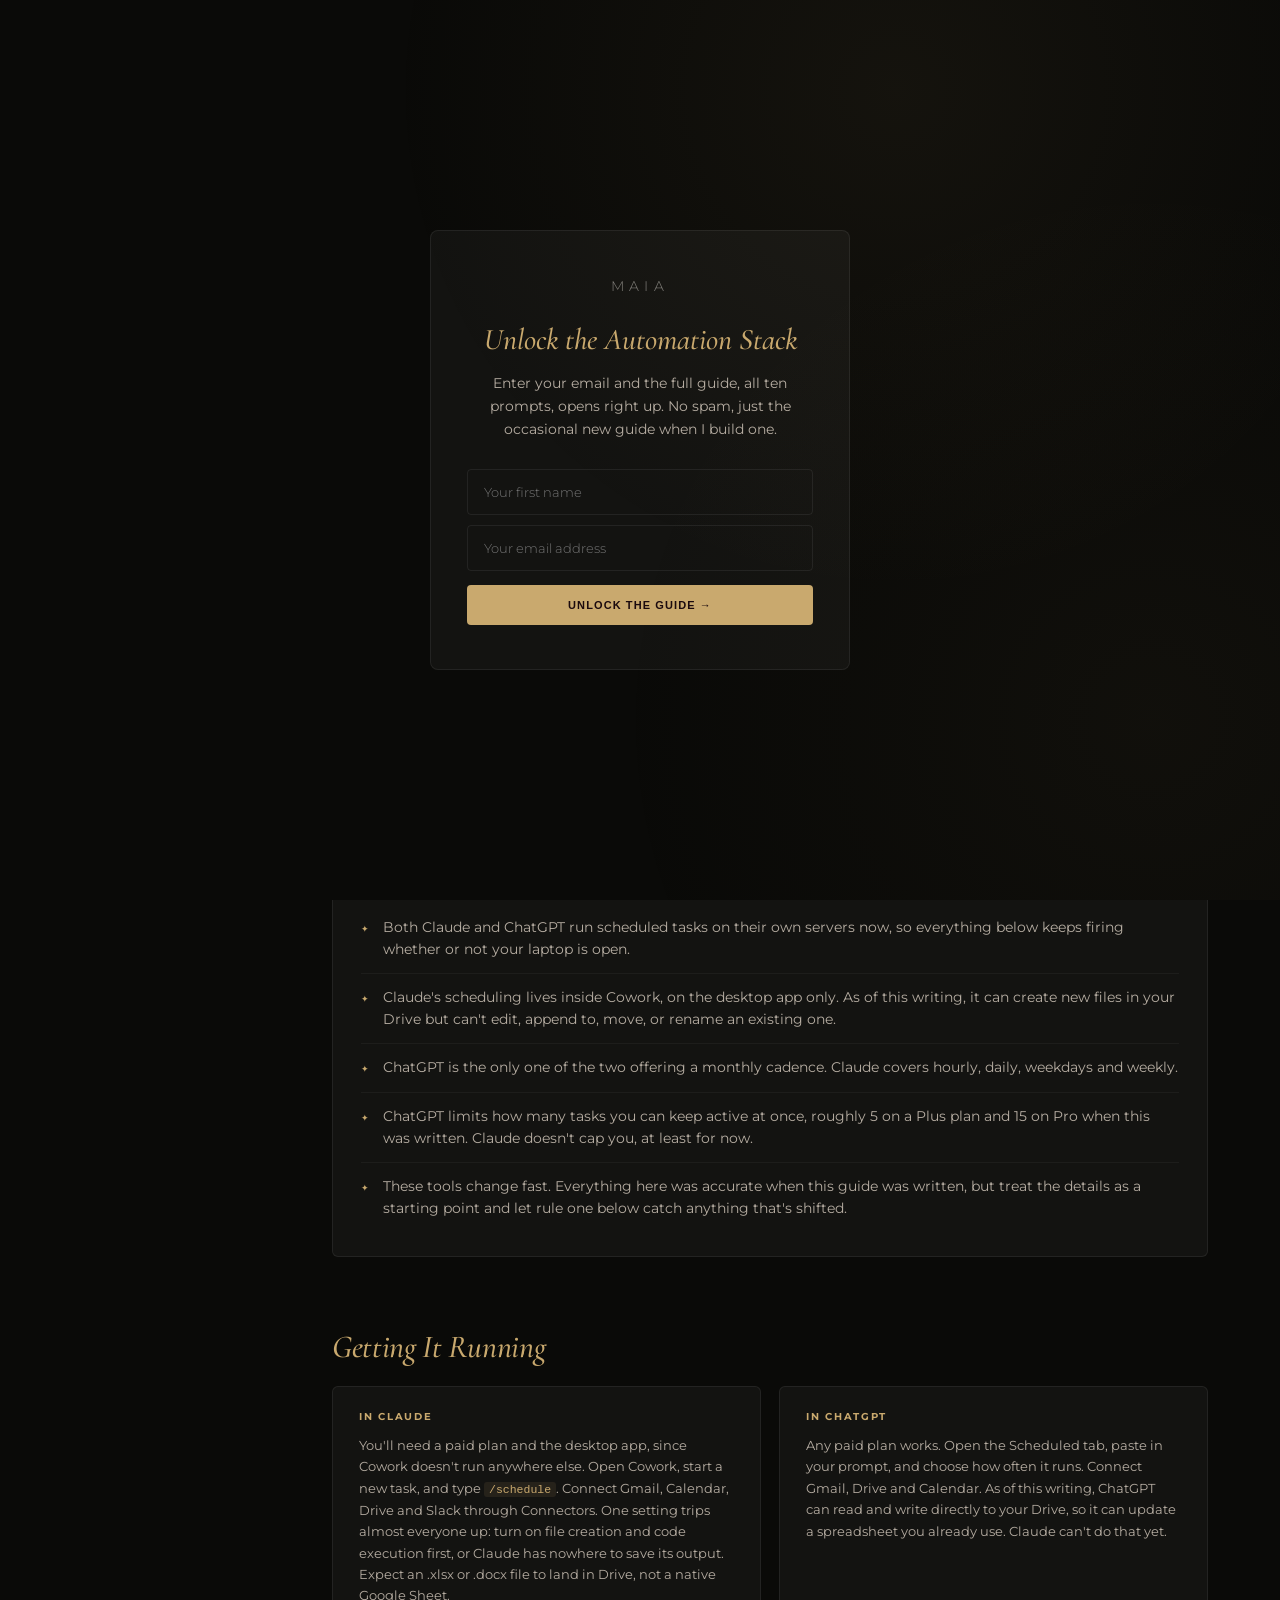
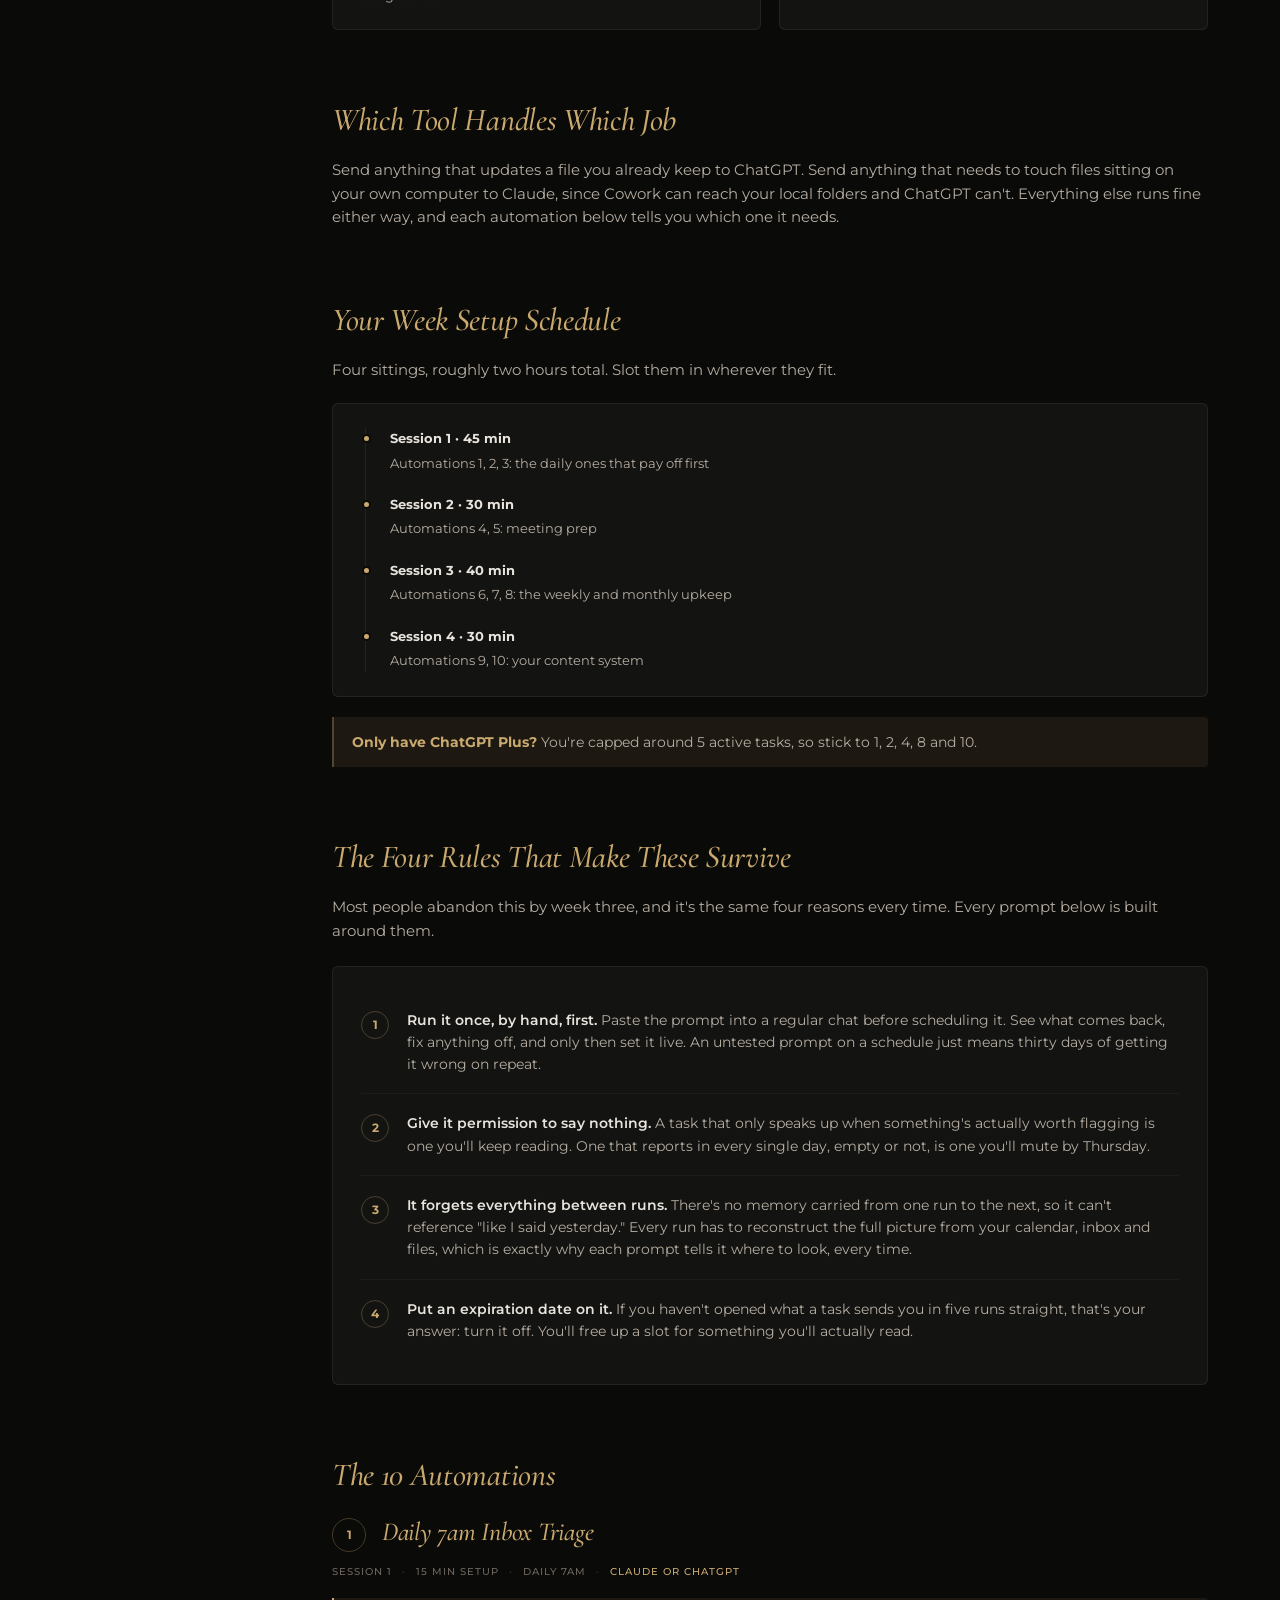
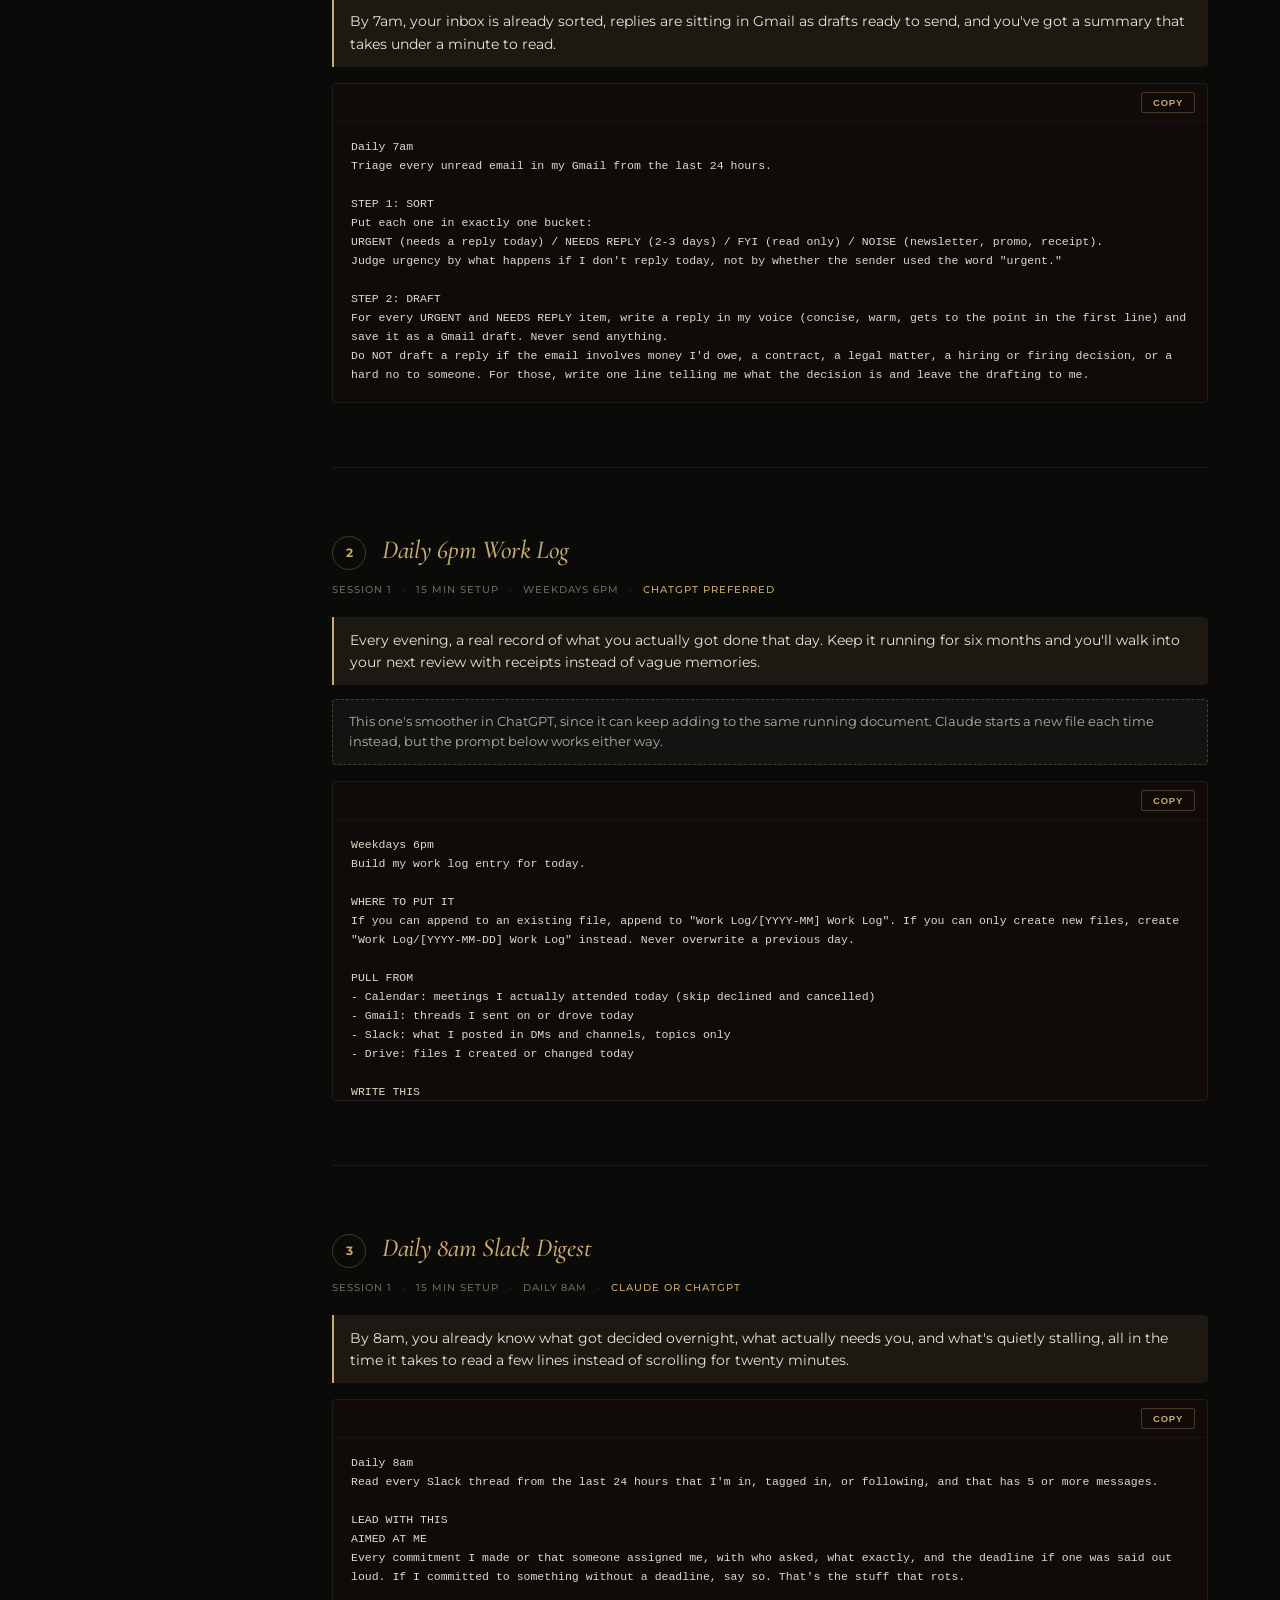
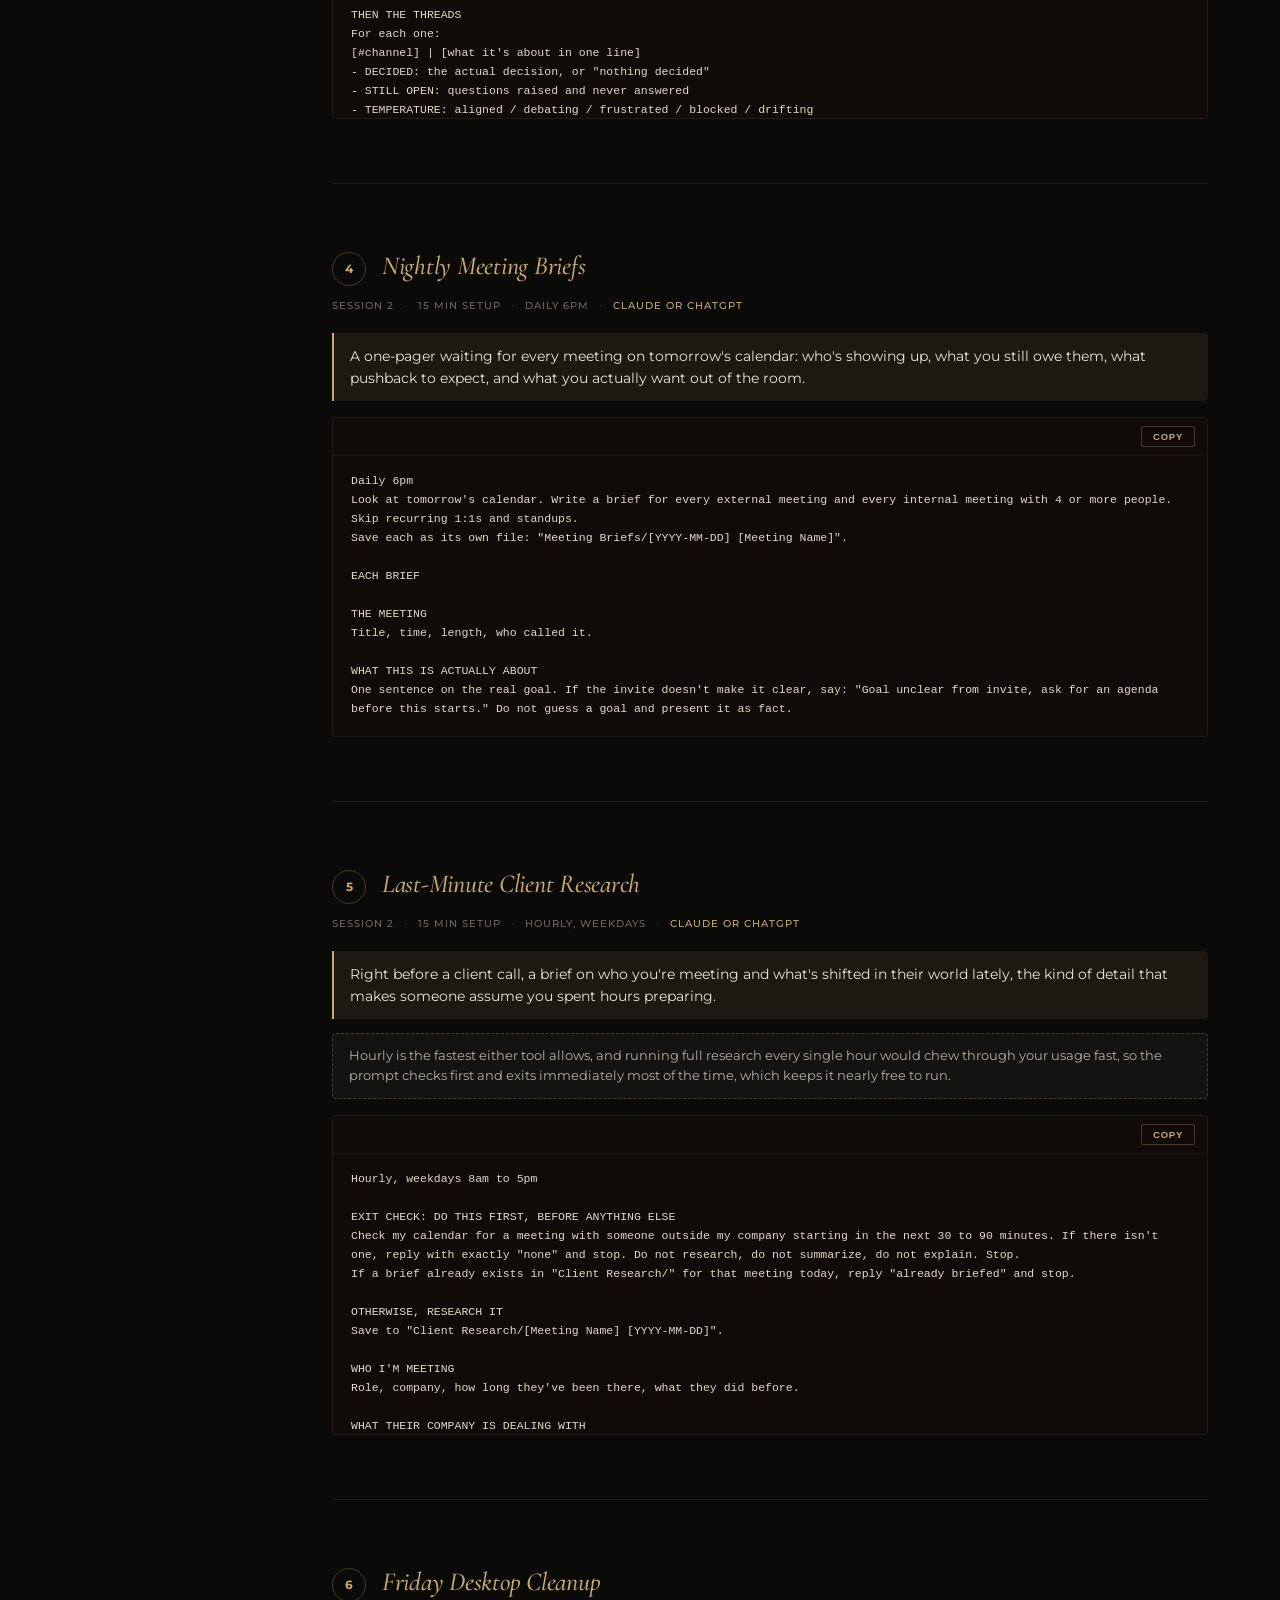
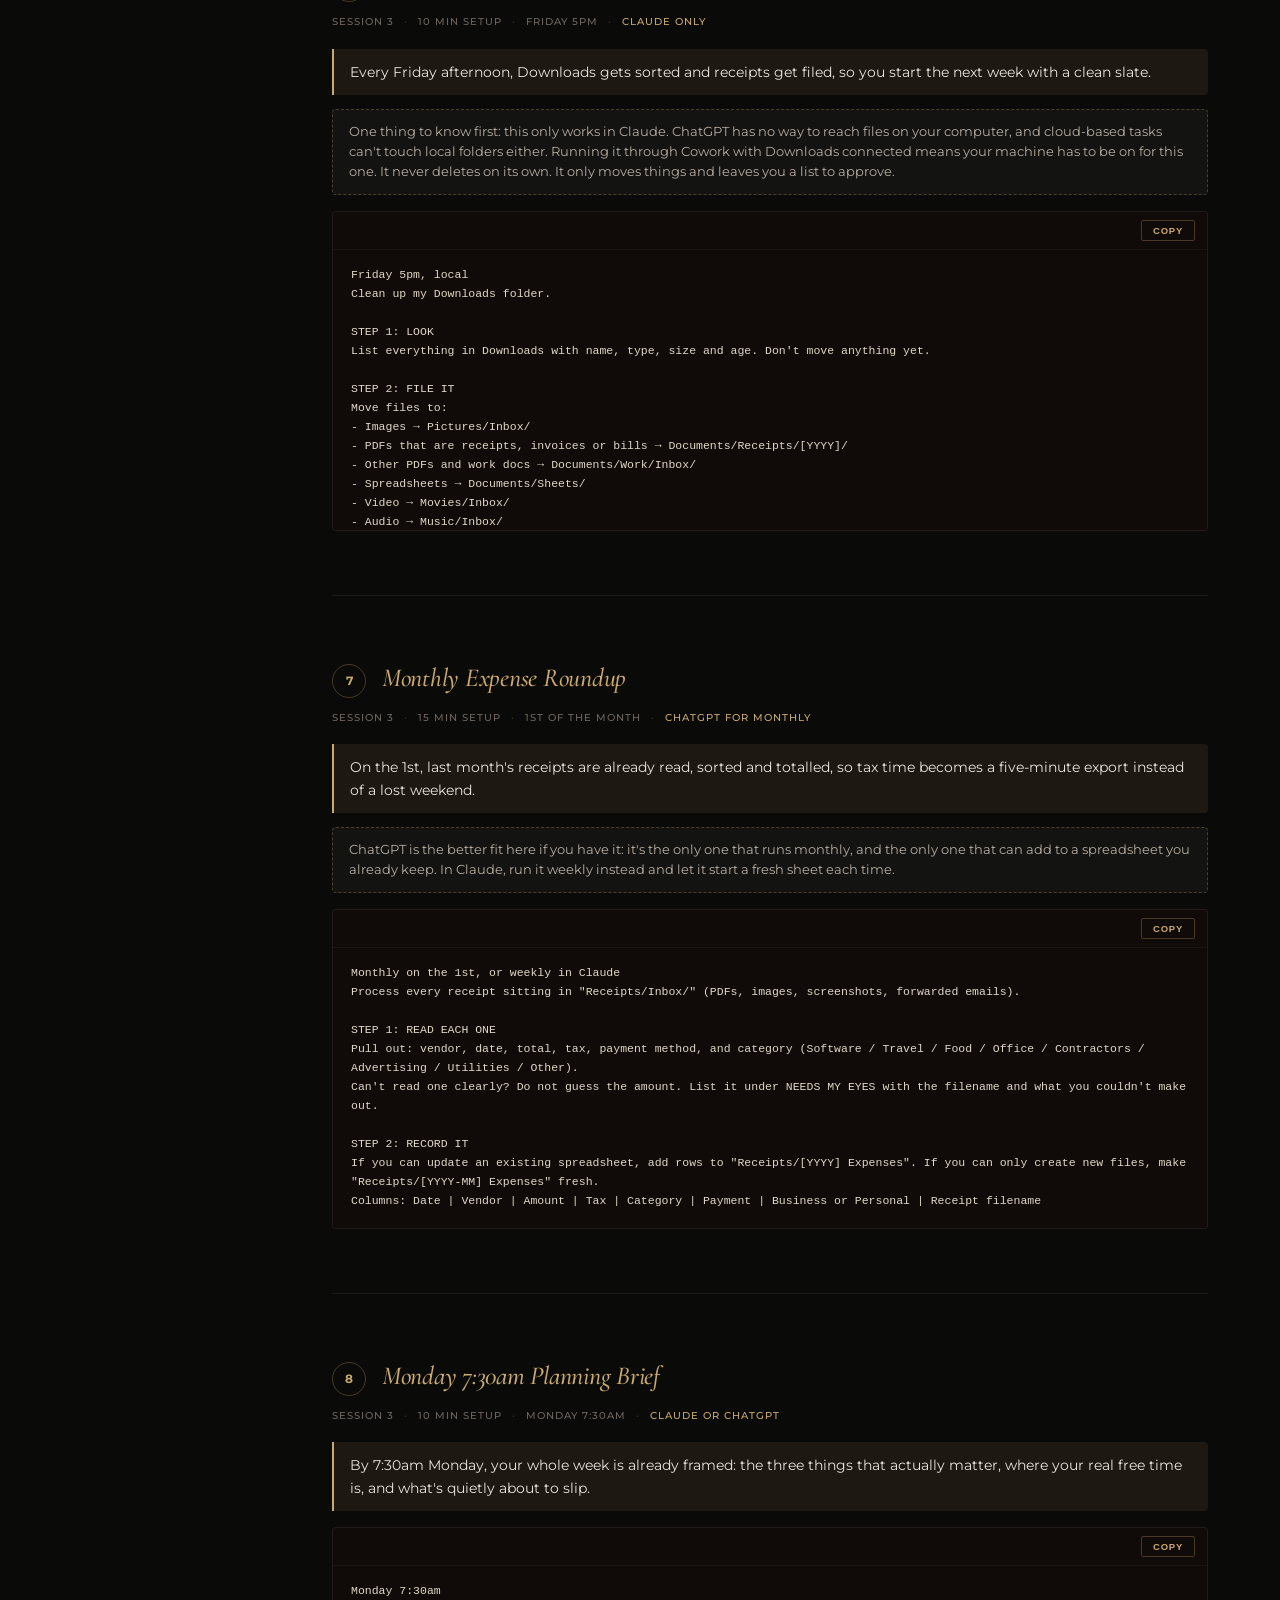
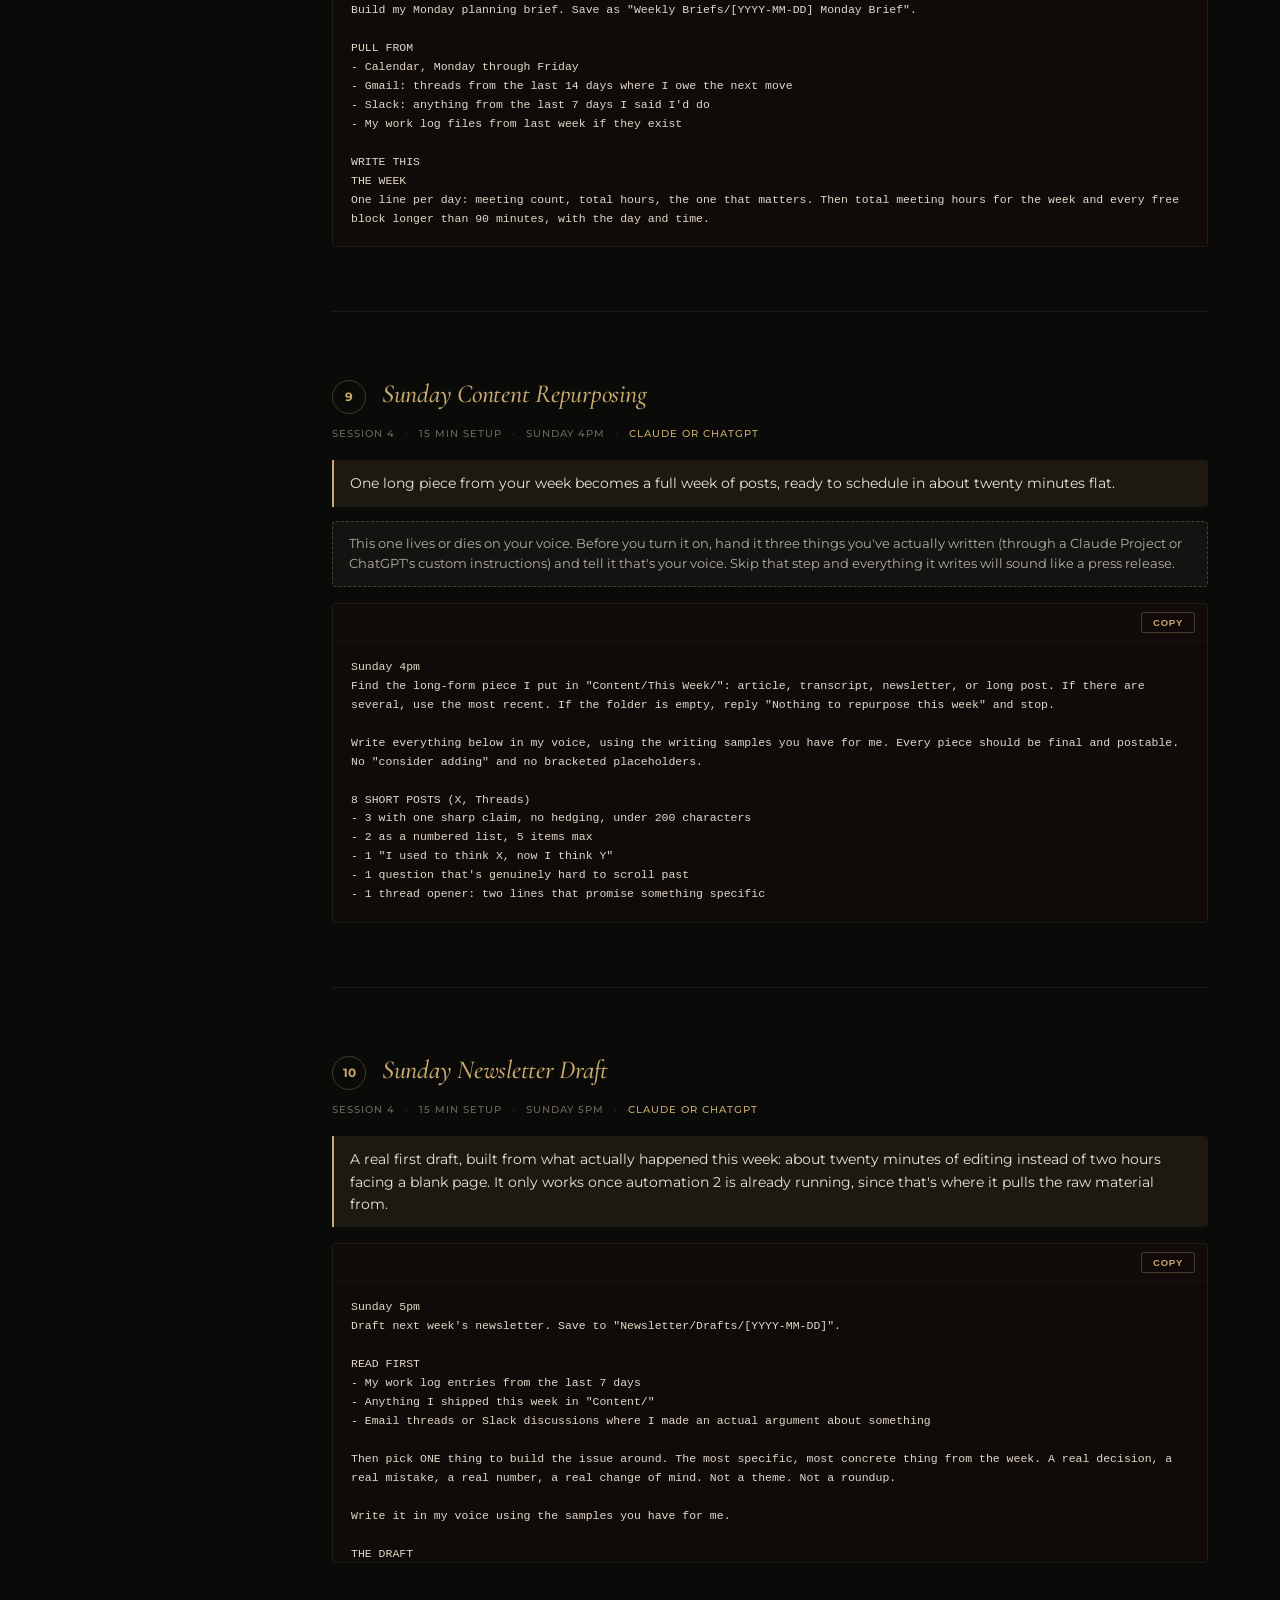
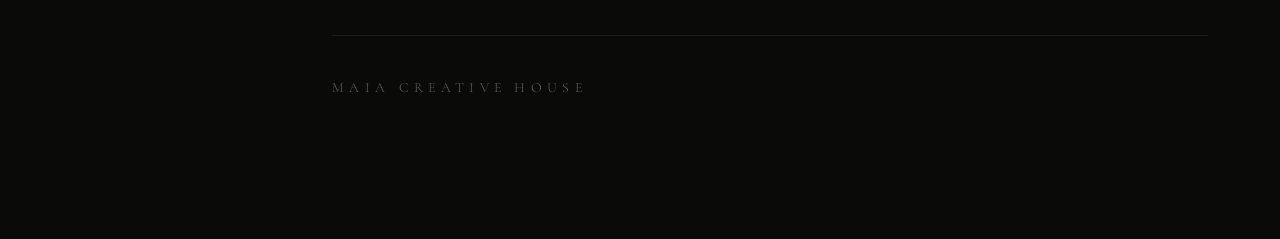
==== commit 1dd77884: "Gate the automation stack guide itself so direct links require email too" ====
--- a/automation-stack.html
+++ b/automation-stack.html
@@ -491,9 +491,121 @@
   .auto-card{break-inside:avoid;}
   body::before{display:none;}
 }
+.gate-overlay{
+  position:fixed;inset:0;z-index:500;
+  background:var(--bg);
+  display:flex;align-items:center;justify-content:center;
+  padding:24px;
+}
+.gate-overlay.hidden{display:none;}
+.gate-overlay::before{
+  content:"";
+  position:fixed;inset:0;z-index:-1;
+  background:
+    radial-gradient(circle at 70% 10%, rgba(201,169,110,.06), transparent 42%),
+    radial-gradient(circle at 90% 80%, rgba(201,169,110,.04), transparent 40%);
+  pointer-events:none;
+}
+.gate-box{
+  max-width:420px;width:100%;
+  text-align:center;
+  background:var(--paper);
+  border:1px solid var(--line);
+  border-radius:8px;
+  padding:44px 36px;
+}
+.gate-mark{
+  font-family:'Montserrat',sans-serif;font-weight:300;font-size:14px;
+  letter-spacing:.38em;text-transform:uppercase;color:var(--ink);opacity:.5;
+  margin-bottom:24px;
+}
+.gate-title{
+  font-family:'Cormorant Garamond',serif;font-weight:500;font-style:italic;
+  font-size:clamp(24px,3vw,30px);color:var(--gold);margin:0 0 14px;line-height:1.2;
+}
+.gate-desc{font-size:13.5px;color:var(--ink-soft);line-height:1.7;margin-bottom:28px;}
+.gate-form{display:flex;flex-direction:column;gap:10px;}
+.gate-input{
+  width:100%;padding:14px 16px;background:transparent;
+  border:1px solid var(--line);border-radius:4px;
+  color:var(--ink);font-family:'Montserrat',sans-serif;font-size:13px;font-weight:300;
+  outline:none;
+}
+.gate-input:focus{border-color:var(--gold-line);}
+.gate-btn{
+  margin-top:4px;padding:14px 16px;
+  background:var(--gold);color:#1b0a0e;
+  border:none;border-radius:4px;
+  font-size:11px;font-weight:700;letter-spacing:.1em;text-transform:uppercase;
+  cursor:pointer;transition:background .15s ease;
+}
+.gate-btn:hover{background:#d8bb85;}
+.gate-btn:disabled{opacity:.6;cursor:default;}
+.gate-msg{margin-top:16px;font-size:11.5px;color:var(--ink-faint);display:none;}
+.gate-msg.show{display:block;}
 </style>
 </head>
 <body>
+
+<!-- ── EMAIL GATE: blocks direct-link access, not just the homepage funnel ── -->
+<div class="gate-overlay" id="gate-overlay">
+  <div class="gate-box">
+    <div class="gate-mark">MAIA</div>
+    <h2 class="gate-title">Unlock the Automation Stack</h2>
+    <p class="gate-desc">Enter your email and the full guide, all ten prompts, opens right up. No spam, just the occasional new guide when I build one.</p>
+    <form class="gate-form" id="gate-form">
+      <input type="text" name="name" class="gate-input" placeholder="Your first name" required>
+      <input type="email" name="email" class="gate-input" placeholder="Your email address" required>
+      <button type="submit" class="gate-btn">Unlock the Guide →</button>
+    </form>
+    <p class="gate-msg" id="gate-msg"></p>
+  </div>
+</div>
+<script>
+(function(){
+  var UNLOCK_KEY = 'automationStackUnlocked';
+  var overlay = document.getElementById('gate-overlay');
+  if(localStorage.getItem(UNLOCK_KEY) === 'true'){
+    overlay.classList.add('hidden');
+  } else {
+    document.body.style.overflow = 'hidden';
+  }
+  var form = document.getElementById('gate-form');
+  form.addEventListener('submit', function(e){
+    e.preventDefault();
+    var btn = form.querySelector('button[type="submit"]');
+    var msg = document.getElementById('gate-msg');
+    btn.disabled = true;
+    btn.textContent = 'Unlocking...';
+    fetch('https://formspree.io/f/maqlodng', {
+      method:'POST',
+      headers:{'Accept':'application/json','Content-Type':'application/json'},
+      body: JSON.stringify({
+        name: form.name.value,
+        email: form.email.value,
+        _subject: 'Download: The Weekly Automation Stack',
+        source: 'automation-stack-direct'
+      })
+    }).then(function(r){
+      if(r.ok){
+        localStorage.setItem(UNLOCK_KEY, 'true');
+        overlay.classList.add('hidden');
+        document.body.style.overflow = '';
+      } else {
+        msg.textContent = 'Something went wrong. Please try again.';
+        msg.classList.add('show');
+        btn.disabled = false;
+        btn.textContent = 'Unlock the Guide →';
+      }
+    }).catch(function(){
+      msg.textContent = 'Something went wrong. Please try again.';
+      msg.classList.add('show');
+      btn.disabled = false;
+      btn.textContent = 'Unlock the Guide →';
+    });
+  });
+})();
+</script>
 
 <!-- ── SIDEBAR ── -->
 <aside class="sidebar" id="sidebar">
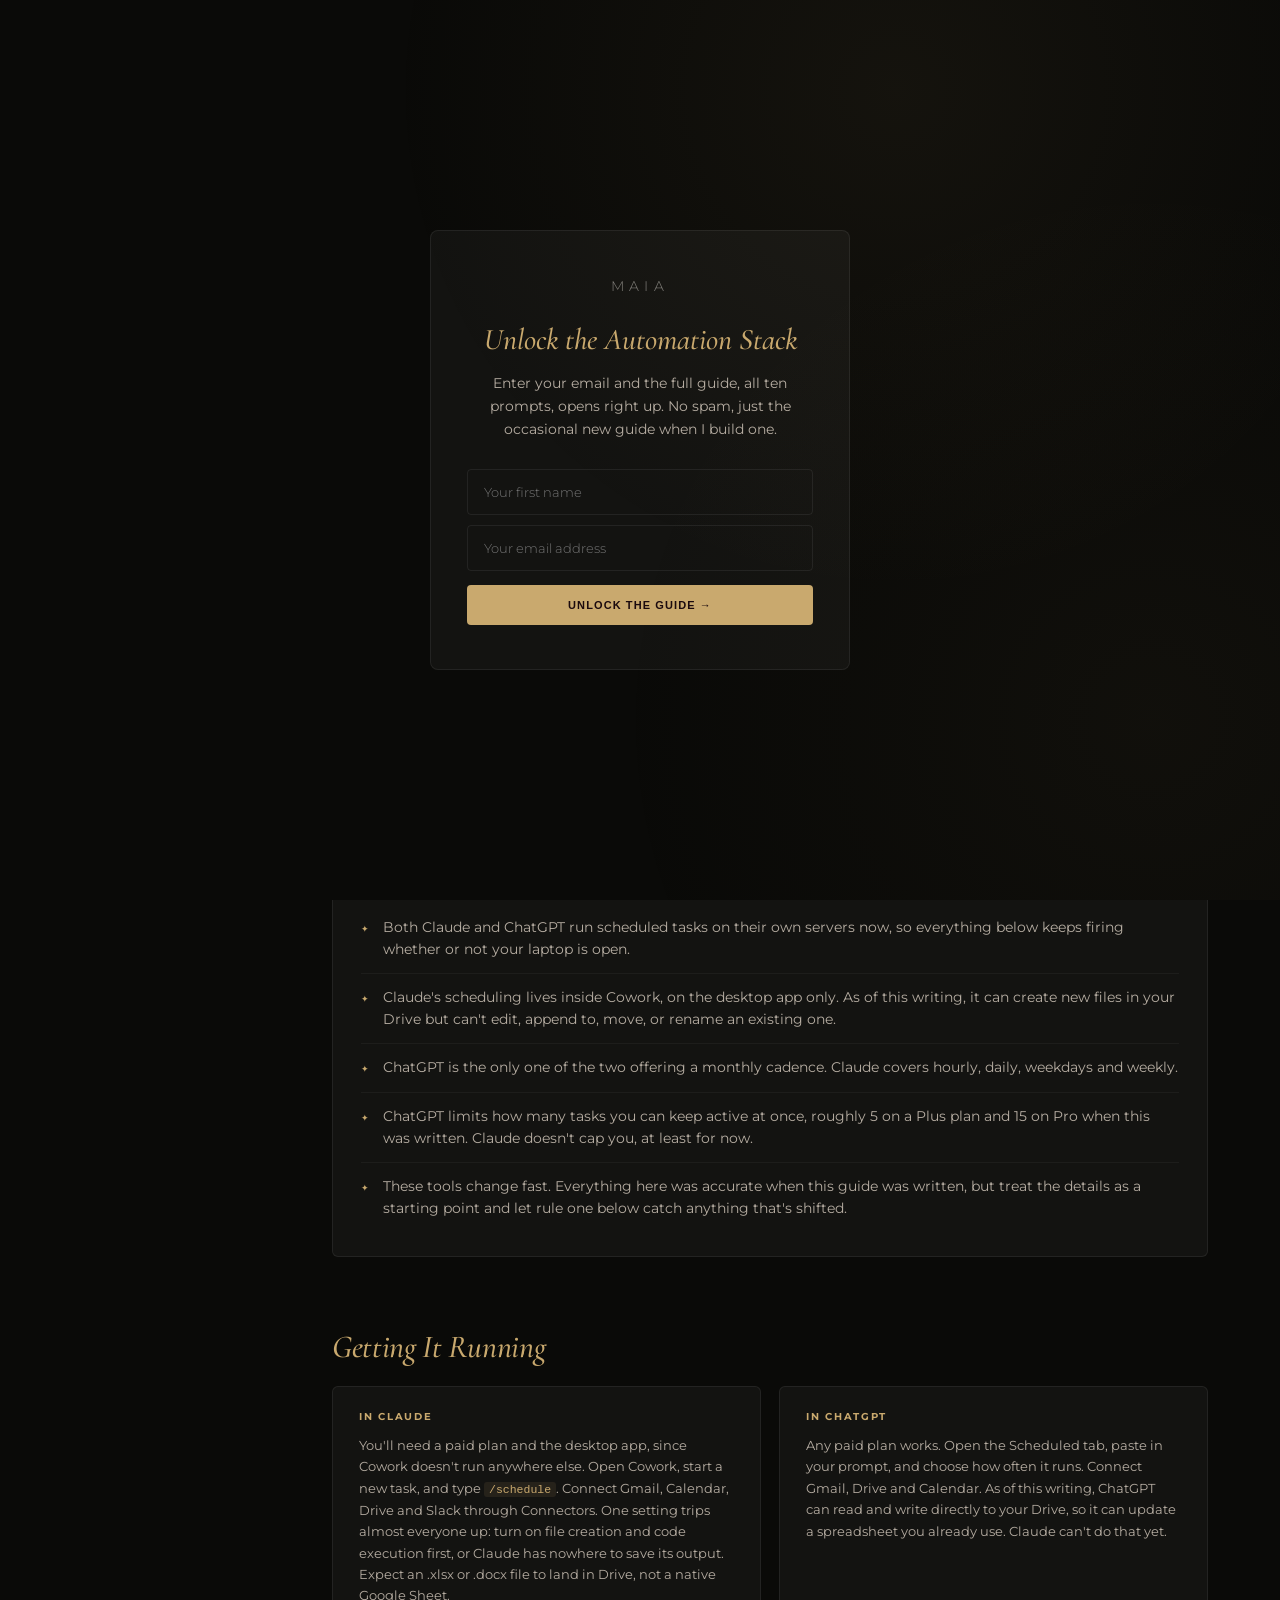
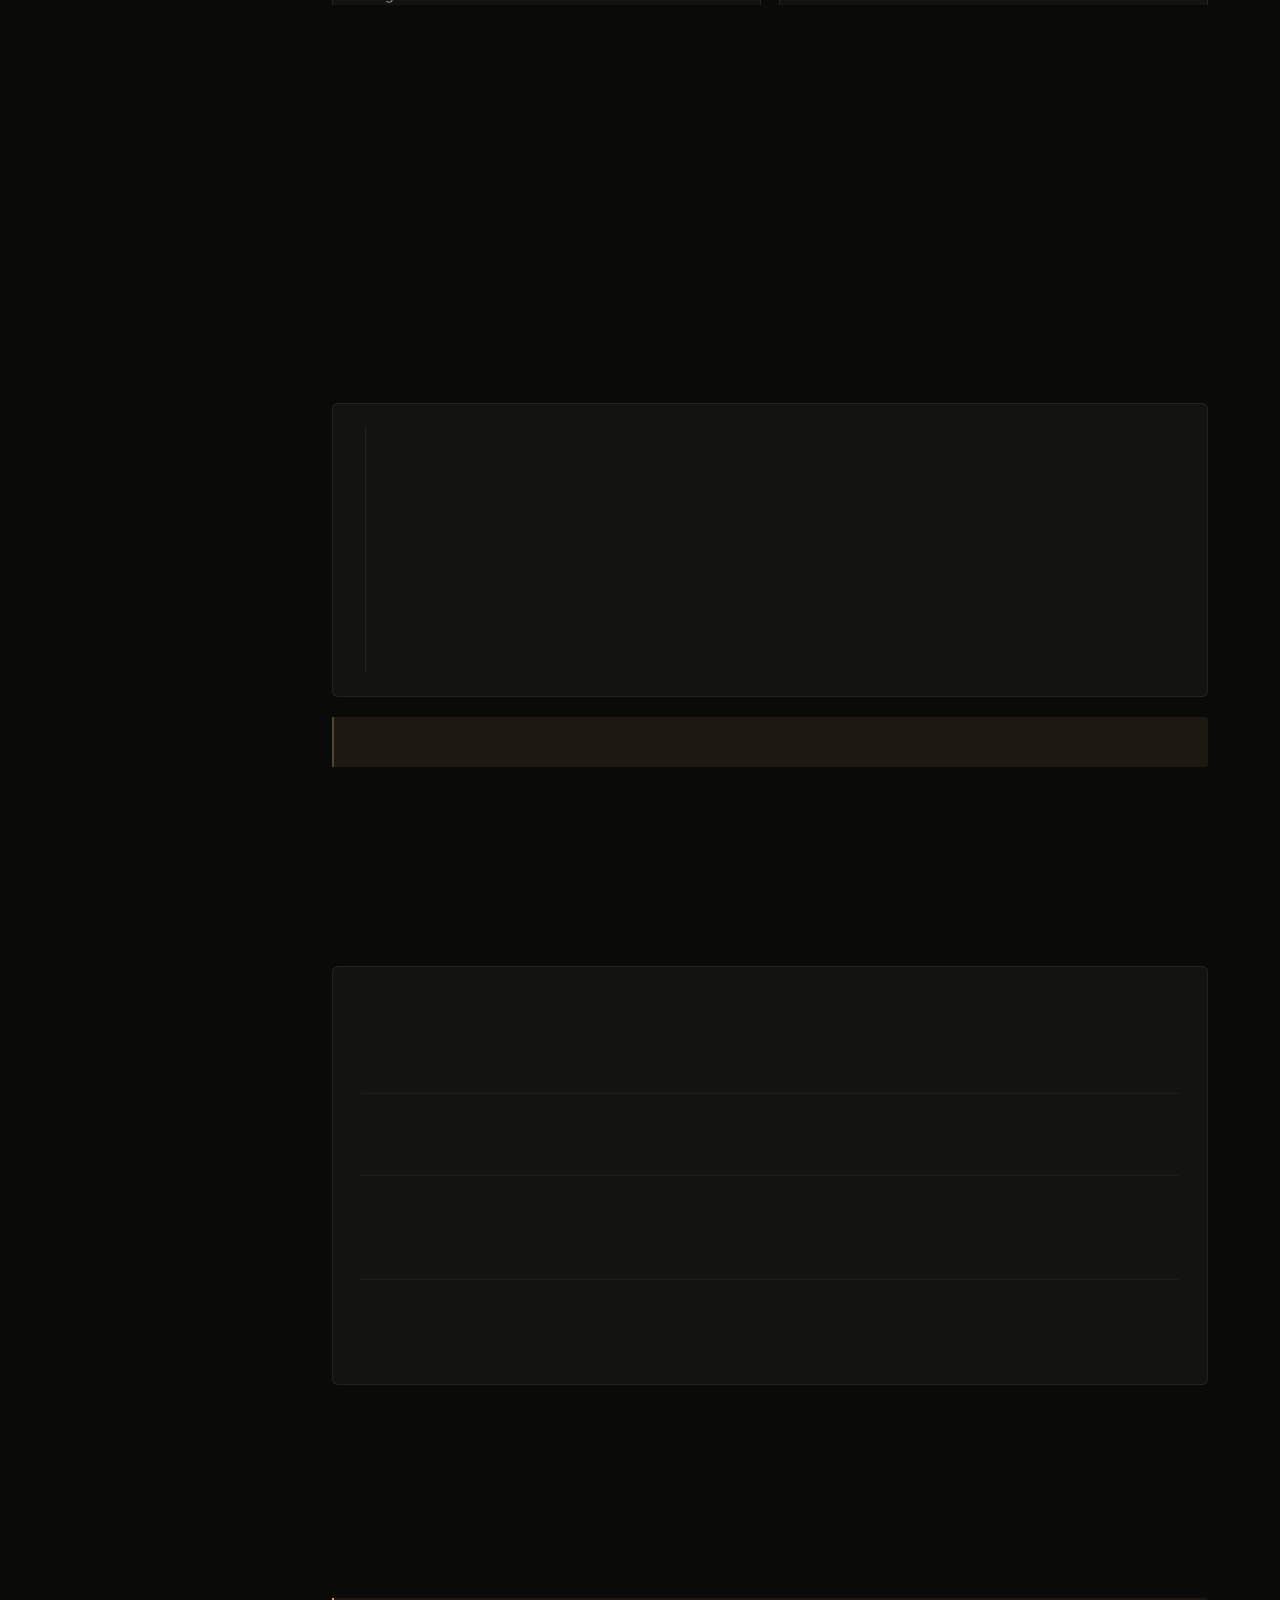
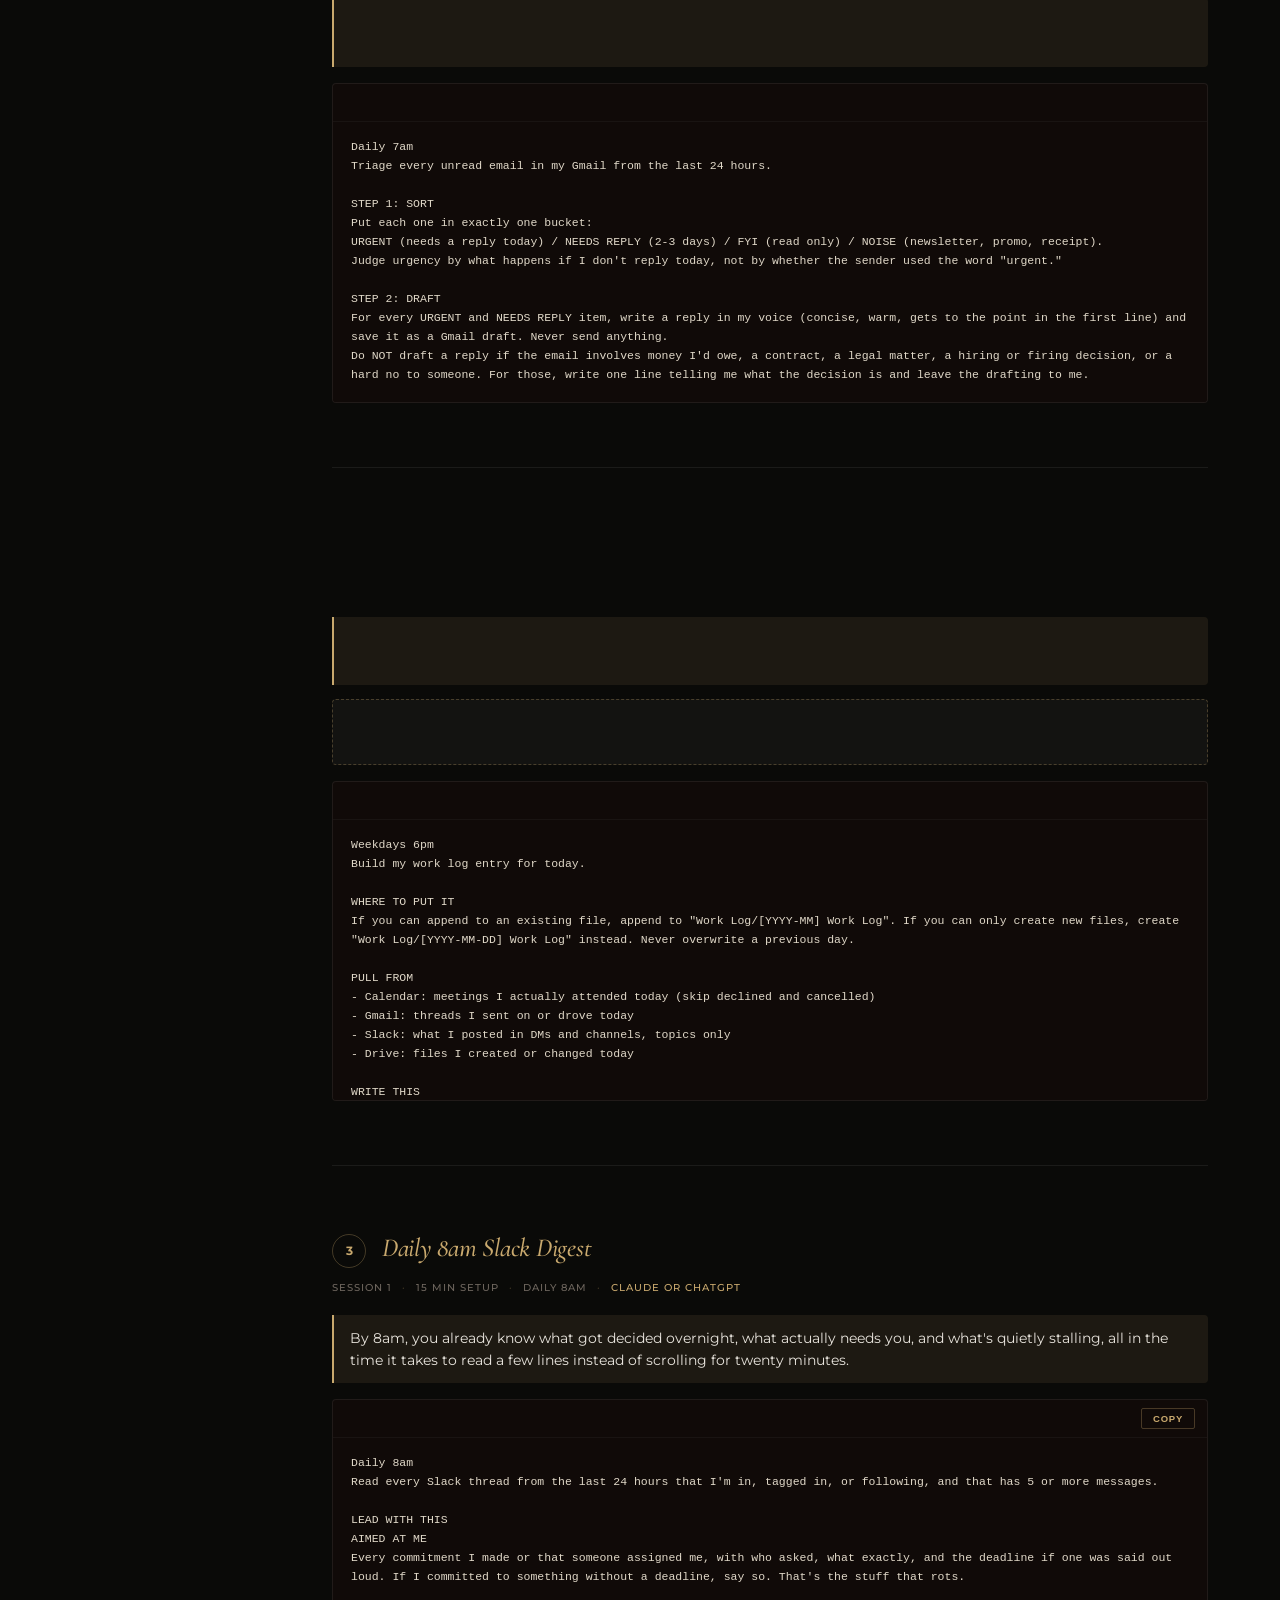
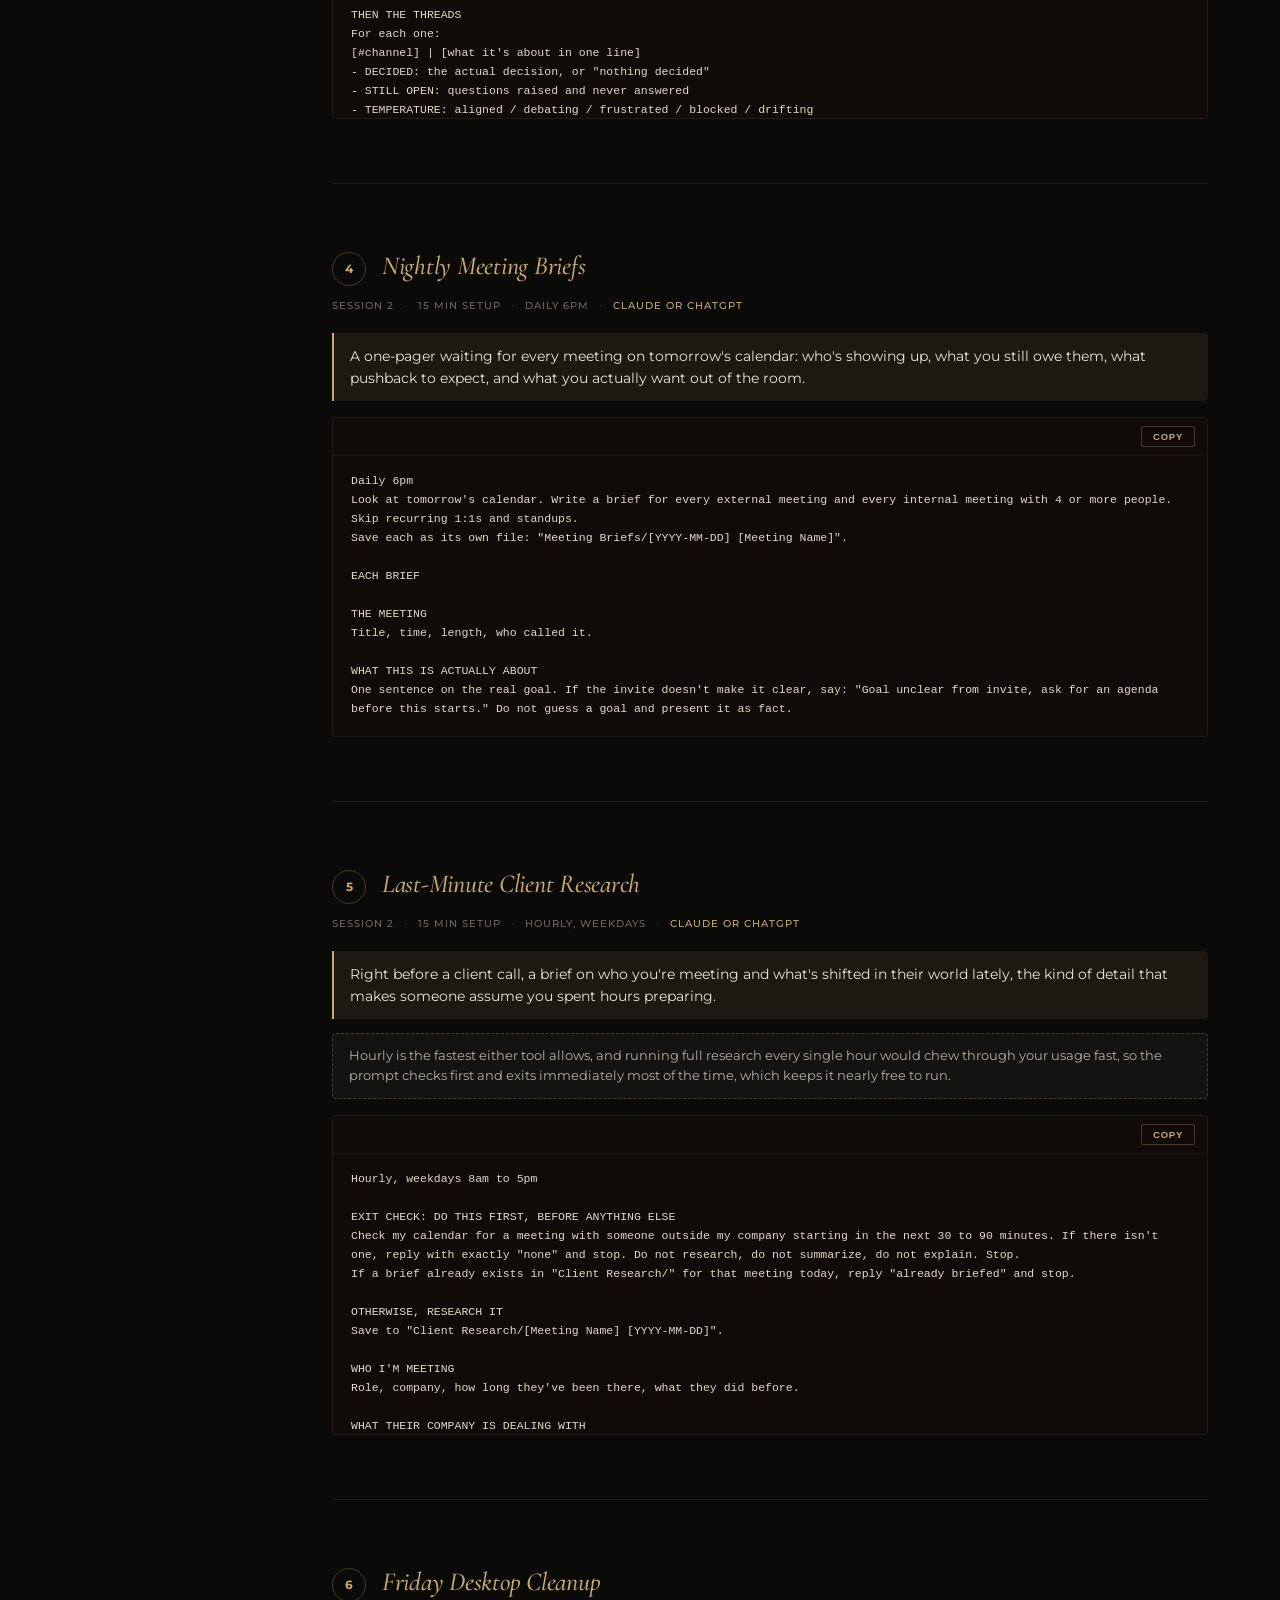
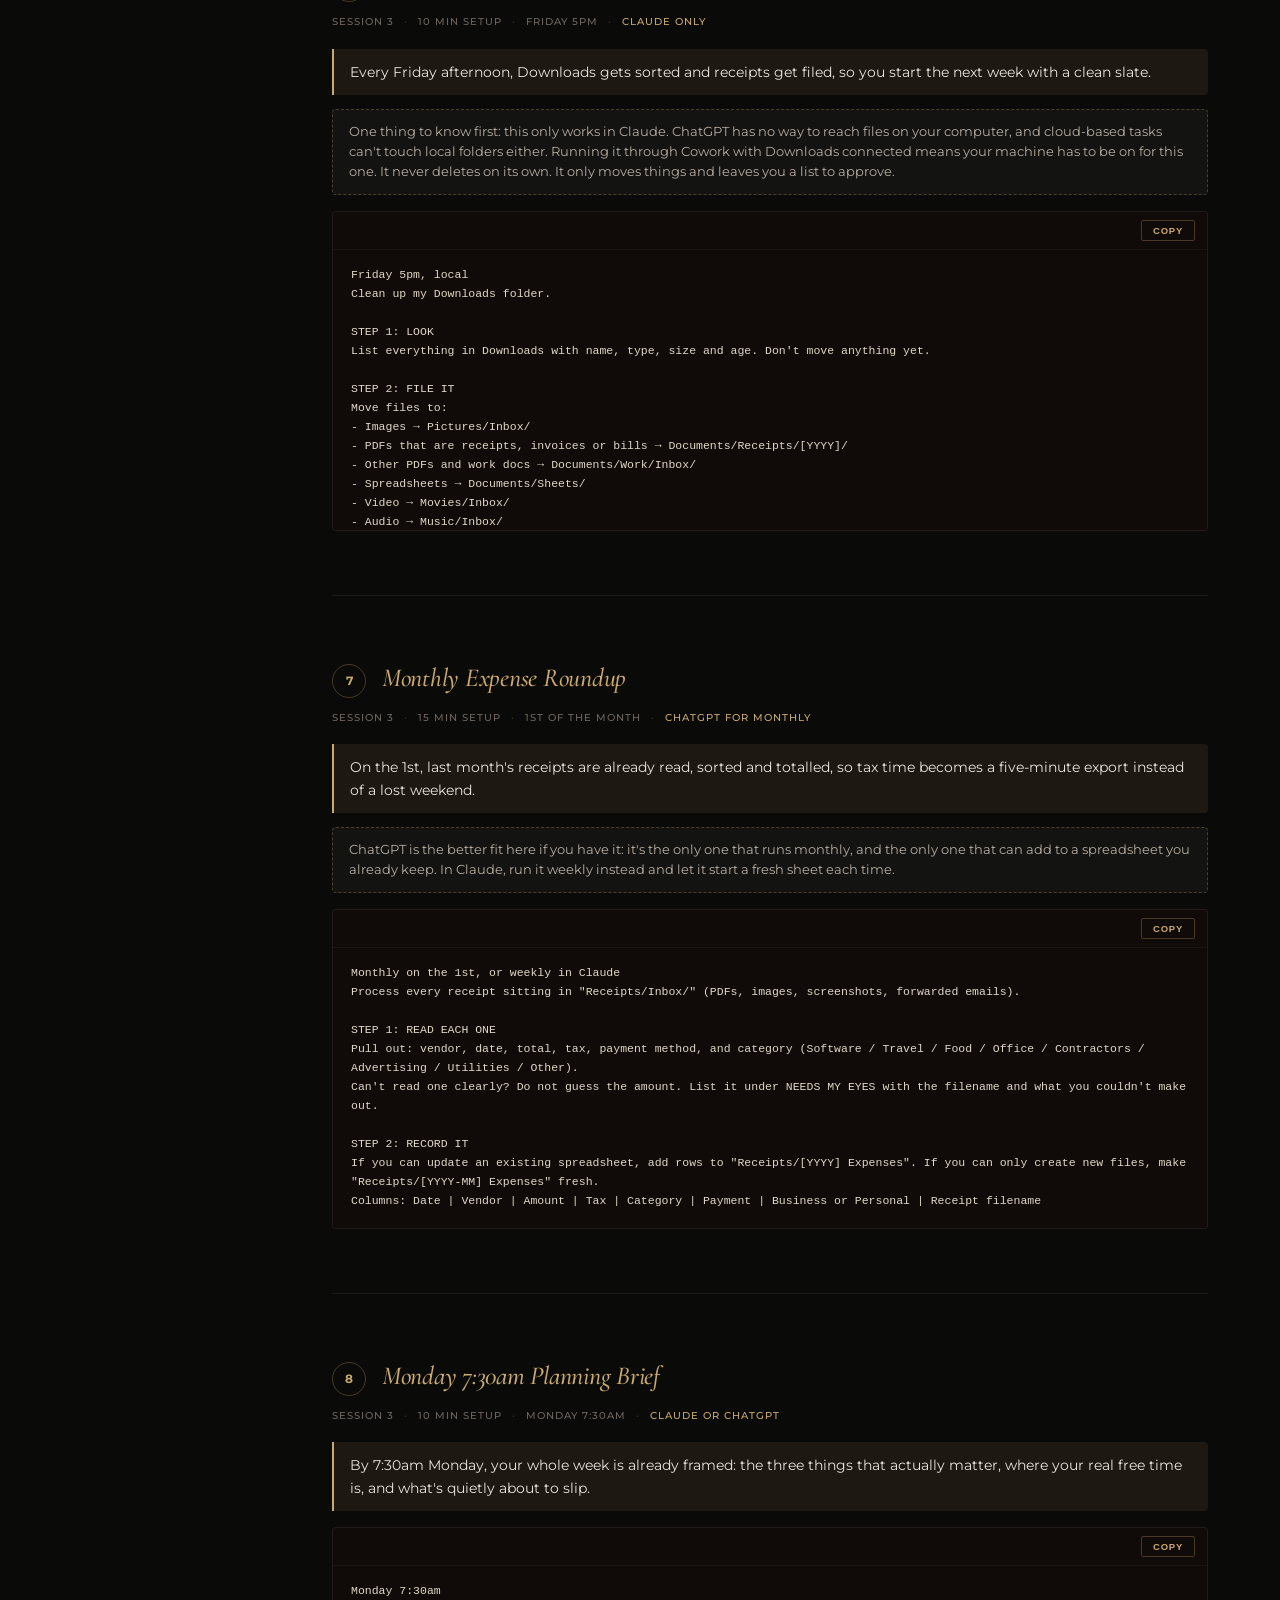
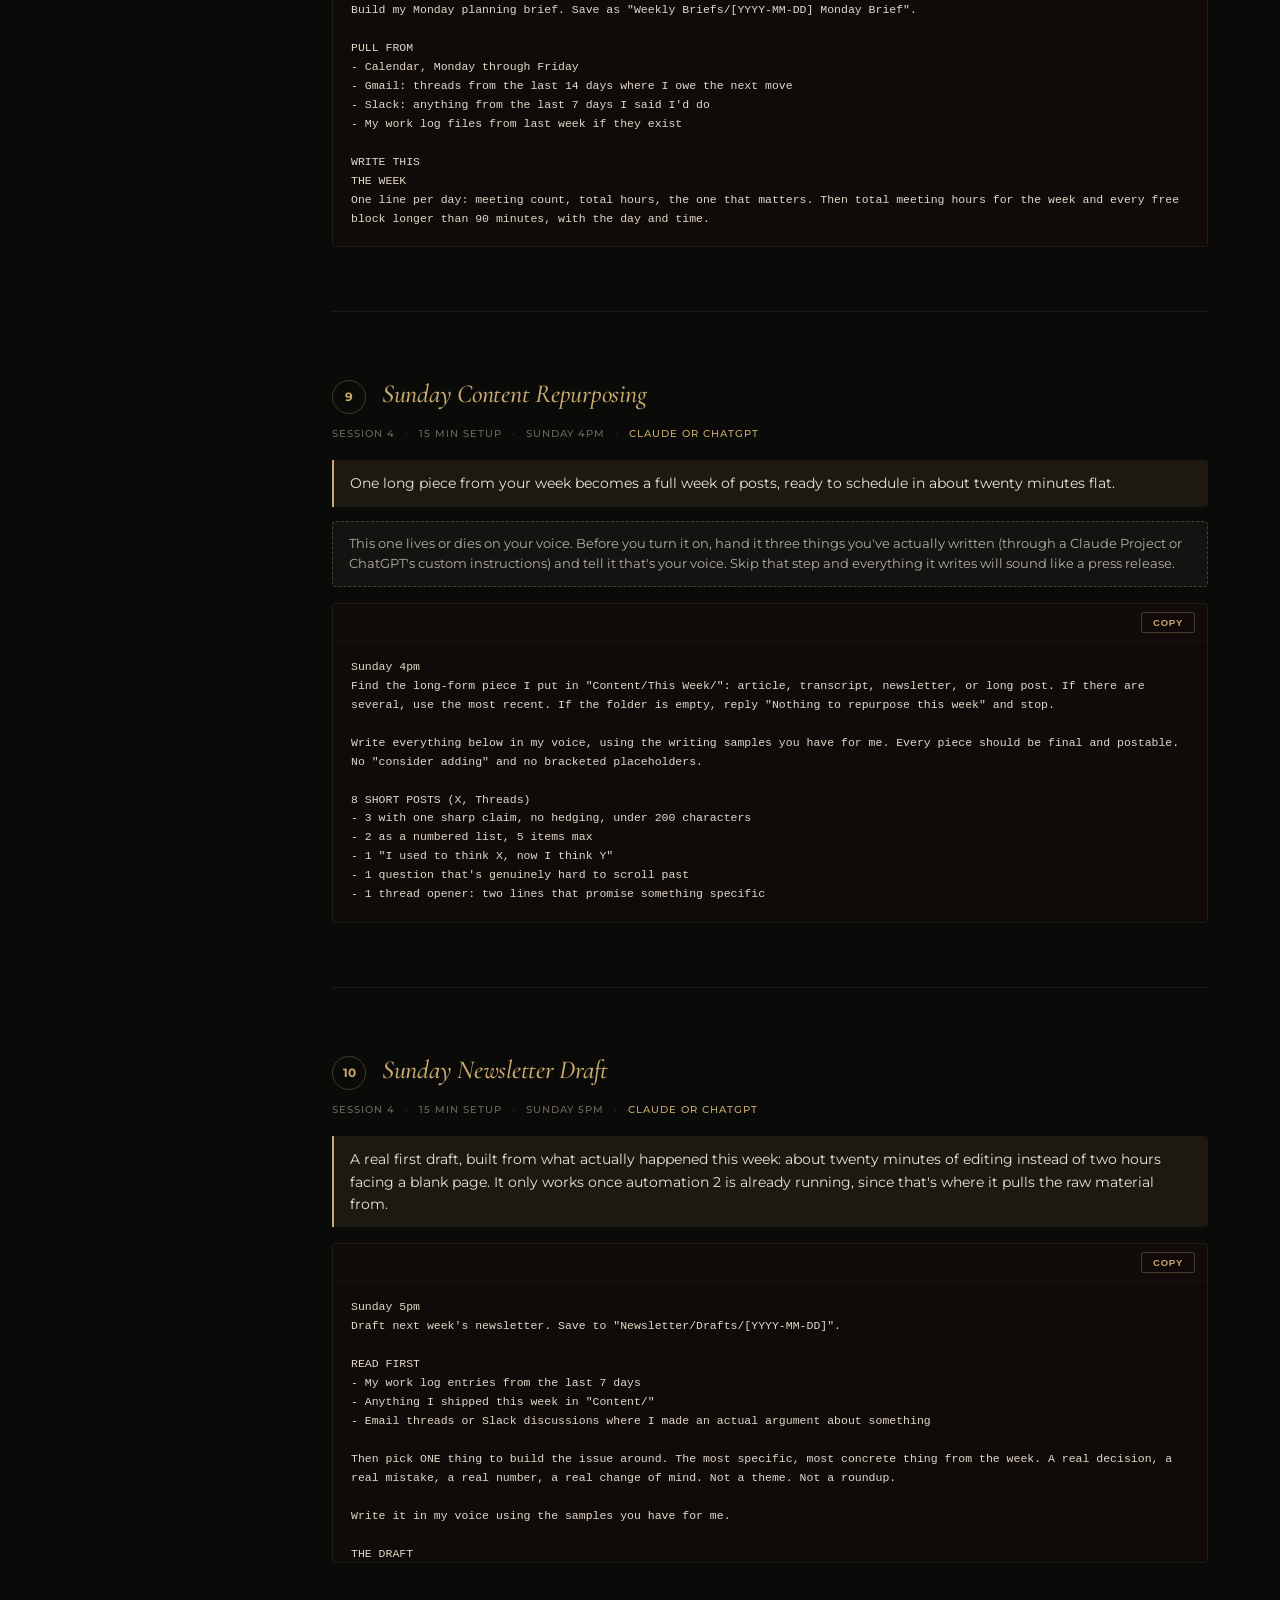
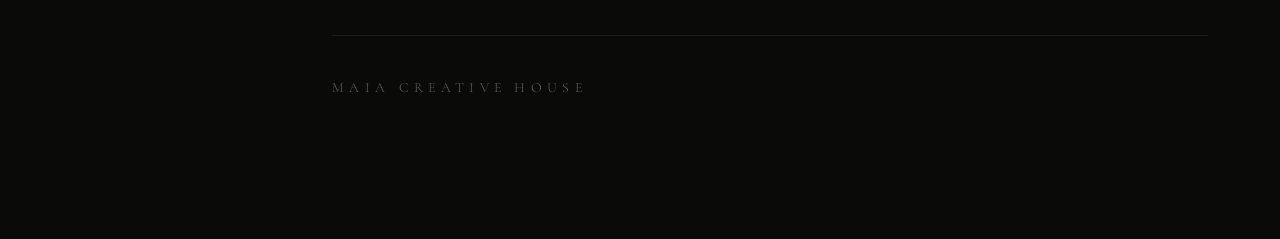
==== commit f27eab95: "Gate social kickstart for direct links, add UTM attribution to both on-page gates" ====
--- a/automation-stack.html
+++ b/automation-stack.html
@@ -4,6 +4,7 @@
 <meta charset="UTF-8">
 <meta name="viewport" content="width=device-width, initial-scale=1.0">
 <title>10 Things to Automate This Week · MAIA Creative House</title>
+<link rel="icon" type="image/svg+xml" href="data:image/svg+xml,%3Csvg xmlns='http://www.w3.org/2000/svg' viewBox='0 0 32 32'%3E%3Crect width='32' height='32' rx='4' fill='%23170A0C'/%3E%3Ctext x='50%25' y='54%25' font-size='18' fill='%23c9a96e' text-anchor='middle' dominant-baseline='middle'%3E%E2%9C%A6%3C/text%3E%3C/svg%3E">
 <link rel="preconnect" href="https://fonts.googleapis.com">
 <link rel="preconnect" href="https://fonts.gstatic.com" crossorigin>
 <link href="https://fonts.googleapis.com/css2?family=Cormorant+Garamond:ital,wght@0,300;0,500;0,600;1,300;1,400;1,500&family=Montserrat:wght@300;400;500;600;700;800&display=swap" rel="stylesheet">
@@ -445,36 +446,36 @@
 .bottom-bar{
   position:fixed;
   bottom:0;left:0;right:0;
-  background:rgba(10,10,8,.92);
-  backdrop-filter:blur(8px);
-  -webkit-backdrop-filter:blur(8px);
-  border-top:1px solid var(--line);
-  padding:13px 32px;
+  background:rgba(10,10,8,0.95);
+  backdrop-filter:blur(12px);
+  -webkit-backdrop-filter:blur(12px);
+  border-top:0.5px solid rgba(201,169,110,0.15);
+  padding:12px 24px;
   display:flex;
   align-items:center;
-  justify-content:flex-end;
+  justify-content:center;
   gap:16px;
   z-index:200;
 }
 .bottom-bar span{
-  font-size:11.5px;
-  color:var(--ink-faint);
-  letter-spacing:.03em;
+  font-size:12px;
+  color:var(--ink-soft);
+  letter-spacing:1px;
 }
 .save-btn{
-  font-size:10px;
-  font-weight:700;
-  letter-spacing:.14em;
+  font-family:'Montserrat',sans-serif;
+  font-size:11px;
+  font-weight:500;
+  letter-spacing:2px;
   text-transform:uppercase;
-  background:var(--ink);
+  background:var(--gold);
   color:var(--bg);
   border:none;
-  padding:10px 22px;
-  border-radius:2px;
+  padding:10px 28px;
   cursor:pointer;
-  transition:background .15s ease;
-}
-.save-btn:hover{background:var(--gold);}
+  transition:all 0.3s;
+}
+.save-btn:hover{background:#e8d5b0;}
 
 /* ── RESPONSIVE ────────────────────────────────────────── */
 @media(max-width:860px){
@@ -577,6 +578,7 @@
     var msg = document.getElementById('gate-msg');
     btn.disabled = true;
     btn.textContent = 'Unlocking...';
+    var params = new URLSearchParams(location.search);
     fetch('https://formspree.io/f/maqlodng', {
       method:'POST',
       headers:{'Accept':'application/json','Content-Type':'application/json'},
@@ -584,7 +586,11 @@
         name: form.name.value,
         email: form.email.value,
         _subject: 'Download: The Weekly Automation Stack',
-        source: 'automation-stack-direct'
+        source: 'automation-stack-direct',
+        utm_source: params.get('utm_source') || 'direct',
+        utm_medium: params.get('utm_medium') || '',
+        utm_campaign: params.get('utm_campaign') || '',
+        utm_content: params.get('utm_content') || ''
       })
     }).then(function(r){
       if(r.ok){
